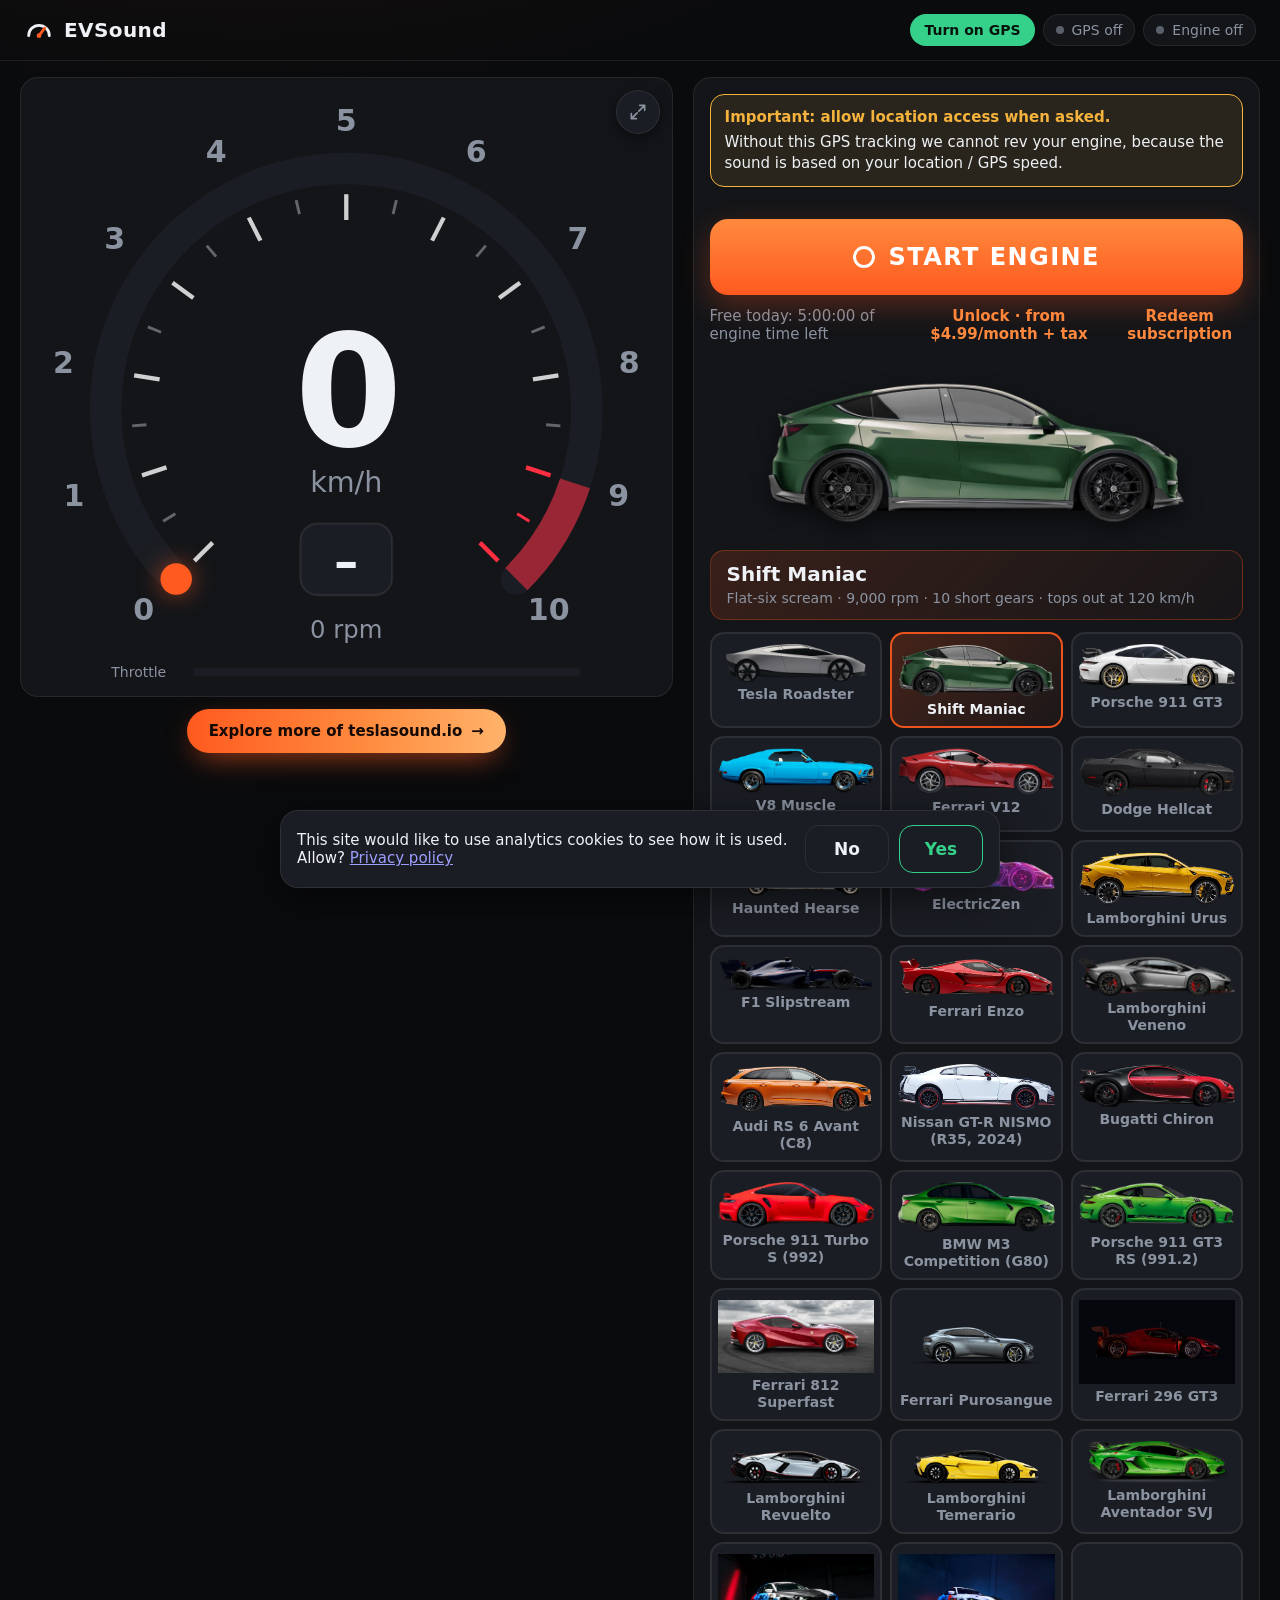
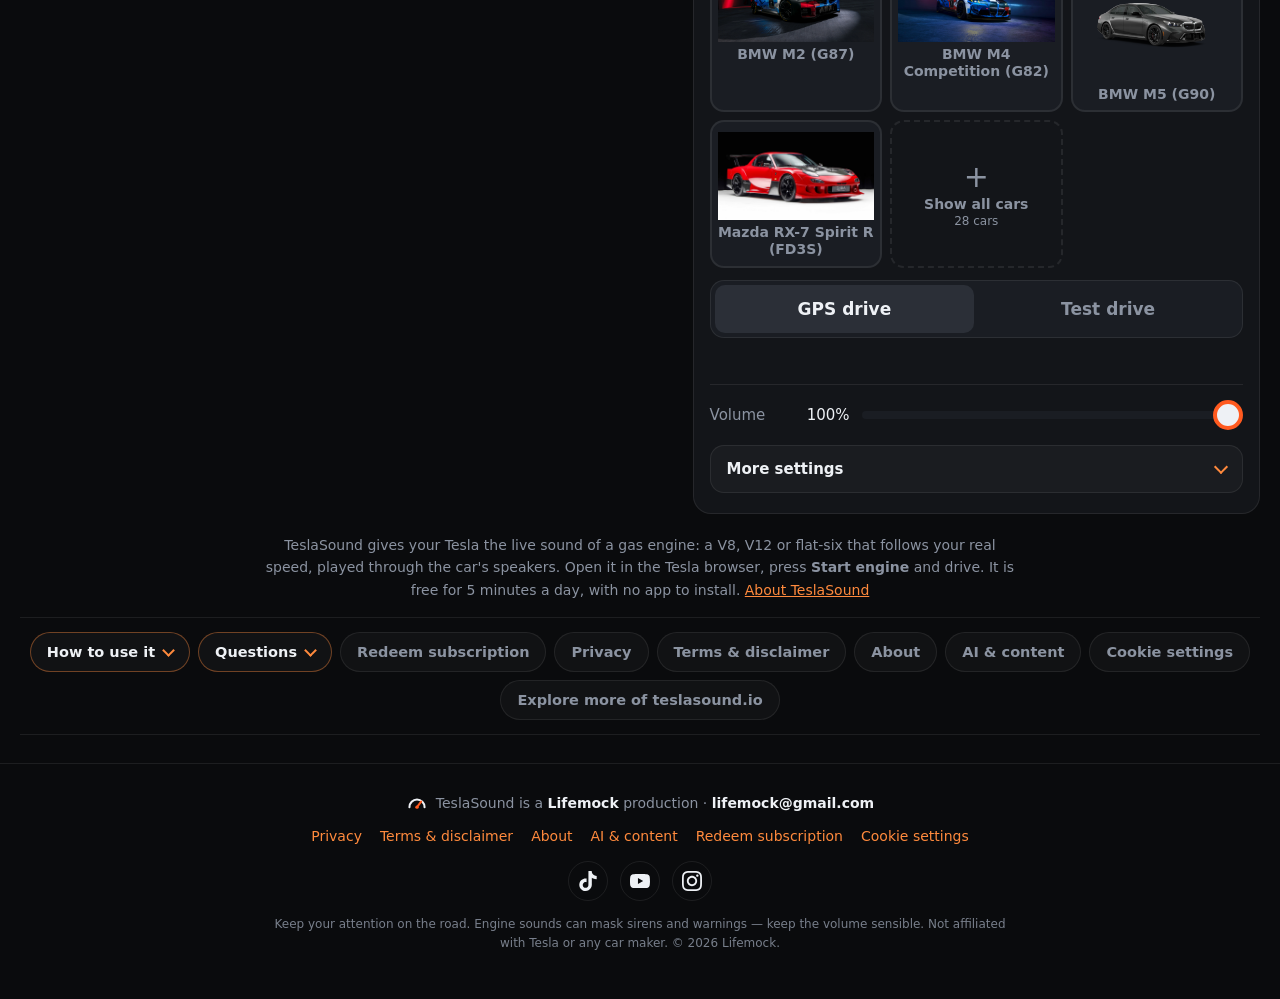
==== index.html @ facd1c82 "update models" ====
<!DOCTYPE html><html lang="en"><head>
  <meta charset="utf-8">
  <meta name="viewport" content="width=device-width, initial-scale=1, viewport-fit=cover">
  <meta name="theme-color" content="#0a0b0d">
  <meta name="color-scheme" content="dark">
  <title>TeslaSound – Gas Engine Sound &amp; V8 Noise for Your Tesla</title>
  <meta name="description" content="Engine sound for your Tesla: a live V8, V12 or flat-six, or an electric motor sound, that follows your speed. For Model 3, Y, S, X and Cybertruck.">
  <link rel="canonical" href="https://teslasound.io/">
  <meta name="robots" content="index, follow, max-image-preview:large">
  <meta property="og:type" content="website">
  <meta property="og:site_name" content="TeslaSound">
  <meta property="og:url" content="https://teslasound.io/">
  <meta property="og:title" content="TeslaSound – Gas Engine Sound for Your Tesla">
  <meta property="og:description" content="Make your Tesla sound like a gasoline car, or something new: a live V8, V12 or flat-six engine, or an electric buzz, that follows your GPS speed. Runs in the Tesla browser.">
  <meta property="og:image" content="images/og.png">
  <meta property="og:image:width" content="1200">
  <meta property="og:image:height" content="630">
  <meta property="og:image:alt" content="TeslaSound: gas engine sound for your Tesla">
  <meta name="twitter:card" content="summary_large_image">
  <meta name="twitter:title" content="TeslaSound – Gas Engine Sound for Your Tesla">
  <meta name="twitter:description" content="A live V8, V12 or flat-six engine sound for your Tesla that follows your real speed. Free for 5 minutes a day. Runs in the Tesla browser.">
  <meta name="twitter:image" content="images/og.png">
  <link rel="icon" href="images/icon.svg" type="image/svg+xml">
  <link rel="icon" href="images/favicon.ico" sizes="48x48">
  <link rel="icon" href="images/icon-192.png" sizes="192x192" type="image/png">
  <link rel="apple-touch-icon" href="images/apple-touch-icon.png">
  <link rel="stylesheet" href="css/style.css">
  <script type="application/ld+json">
  {
    "@context": "https://schema.org",
    "@graph": [
      {
        "@type": "WebSite",
        "@id": "https://teslasound.io/#website",
        "url": "https://teslasound.io/",
        "name": "TeslaSound",
        "alternateName": ["Tesla Sound", "teslasound.io"],
        "inLanguage": "en",
        "publisher": { "@id": "https://teslasound.io/#org" }
      },
      {
        "@type": "Organization",
        "@id": "https://teslasound.io/#org",
        "name": "Lifemock",
        "url": "https://lifemock.com/",
        "email": "lifemock@gmail.com",
        "sameAs": ["https://www.tiktok.com/@lifemock.com", "https://www.youtube.com/channel/UCzpZk2KhhO709wMn_ZOHgIg", "https://www.instagram.com/life_mock/"],
        "brand": { "@type": "Brand", "name": "TeslaSound" }
      },
      {
        "@type": "HowTo",
        "@id": "https://teslasound.io/#howto",
        "name": "How to make your Tesla sound like a gas car",
        "description": "Open TeslaSound in the Tesla browser, allow location and drive: a live engine sound follows your speed.",
        "step": [
          { "@type": "HowToStep", "position": 1, "name": "Park and open teslasound.io", "text": "Open teslasound.io in the Tesla browser while parked. Bookmark it so it is one tap away next time." },
          { "@type": "HowToStep", "position": 2, "name": "Press Start engine and allow location", "text": "The engine is driven by your GPS speed, so without location access it cannot rev. Your location stays in the browser." },
          { "@type": "HowToStep", "position": 3, "name": "Turn up the media volume and drive", "text": "The engine plays through the car speakers, like music, and follows your speed. Accelerate harder for more revs." },
          { "@type": "HowToStep", "position": 4, "name": "Hold Rev at a light", "text": "Stopped at a light? Hold Rev to blip the throttle." }
        ]
      },
      {
        "@type": "WebApplication",
        "@id": "https://teslasound.io/#app",
        "name": "TeslaSound",
        "url": "https://teslasound.io/",
        "image": "https://teslasound.io/img/og.png",
        "description": "Gas engine sound for Tesla and other electric cars. A V8, V12 or flat-six engine noise, or an electric buzz, is synthesized live in the browser and follows your GPS speed.",
        "applicationCategory": "EntertainmentApplication",
        "operatingSystem": "Any modern web browser, including the Tesla in-car browser",
        "browserRequirements": "Requires JavaScript, Web Audio and location access",
        "isPartOf": { "@id": "https://teslasound.io/#website" },
        "offers": [
          {
            "@type": "Offer",
            "name": "Free daily trial",
            "description": "5 minutes of engine time every day",
            "price": "0",
            "priceCurrency": "USD"
          },
          {
            "@type": "Offer",
            "name": "TeslaSound Pro (monthly)",
            "description": "Unlimited engine time, up to 2 cars, cancel any time",
            "price": "4.99",
            "priceCurrency": "USD",
            "priceSpecification": {
              "@type": "UnitPriceSpecification",
              "price": "4.99",
              "priceCurrency": "USD",
              "valueAddedTaxIncluded": false,
              "referenceQuantity": { "@type": "QuantitativeValue", "value": 1, "unitCode": "MON" }
            }
          },
          {
            "@type": "Offer",
            "name": "TeslaSound Pro (yearly)",
            "description": "Unlimited engine time, up to 2 cars, cancel any time",
            "price": "49.99",
            "priceCurrency": "USD",
            "priceSpecification": {
              "@type": "UnitPriceSpecification",
              "price": "49.99",
              "priceCurrency": "USD",
              "valueAddedTaxIncluded": false,
              "referenceQuantity": { "@type": "QuantitativeValue", "value": 1, "unitCode": "ANN" }
            }
          }
        ]
      },
      {
        "@type": "FAQPage",
        "@id": "https://teslasound.io/#faq",
        "isPartOf": { "@id": "https://teslasound.io/#website" },
        "mainEntity": [
          {
            "@type": "Question",
            "name": "How do I make my Tesla sound like a gas car?",
            "acceptedAnswer": { "@type": "Answer", "text": "While parked, open teslasound.io in the Tesla browser, press Start engine and allow location access. Turn up the media volume and drive: the engine sound follows your speed. Bookmark the page so it is one tap away next time." }
          },
          {
            "@type": "Question",
            "name": "Does it play outside the car, like Boombox?",
            "acceptedAnswer": { "@type": "Answer", "text": "No. TeslaSound plays inside the car through the regular speakers, like music. A web page cannot use the external Boombox speaker." }
          },
          {
            "@type": "Question",
            "name": "Why does it need my location?",
            "acceptedAnswer": { "@type": "Answer", "text": "The engine noise is driven by your speed, and the browser measures speed with GPS. Your location stays in the browser and is never sent anywhere." }
          },
          {
            "@type": "Question",
            "name": "Is there a delay in the sound?",
            "acceptedAnswer": { "@type": "Answer", "text": "A short one. In a Tesla the revs follow your speed about half a second behind, and when you floor it or lift off, the engine responds after about a second. About a quarter of a second of that is the car's own audio system; the rest is because GPS only sees the car speed up after it happens. On a phone, GPS updates once a second, so the sound reacts after about 1.5 to 2 seconds." }
          },
          {
            "@type": "Question",
            "name": "Is it a recording of a real engine?",
            "acceptedAnswer": { "@type": "Answer", "text": "No. Every sound is synthesized live by our own code, so the engine reacts to each change in speed instead of looping a sample." }
          },
          {
            "@type": "Question",
            "name": "Does it work in other electric cars?",
            "acceptedAnswer": { "@type": "Answer", "text": "Yes, in any car with a modern web browser and location access. You can also use it on a phone connected to the car speakers by Bluetooth. Keep the page open: the sound stops when the browser goes to the background." }
          },
          {
            "@type": "Question",
            "name": "Is TeslaSound free?",
            "acceptedAnswer": { "@type": "Answer", "text": "You get 5 minutes of engine time free every day. TeslaSound Pro costs $4.99 per month or $49.99 per year (two months free), plus tax, for unlimited driving on up to 2 cars, and you can cancel any time. You can pay by card, Apple Pay, Google Pay or Link." }
          },
          {
            "@type": "Question",
            "name": "How do I cancel my subscription?",
            "acceptedAnswer": { "@type": "Answer", "text": "Subscriptions are handled by our payment partner, Stripe. If you pay $4.99 a month or $49.99 a year, whichever way you paid (card, Apple Pay, Google Pay or Link), Stripe sold it through Link: sign in at link.com with the email address you paid with and cancel it there. If you pay $3 a month, open the subscription page and enter the email address you paid with; Stripe will email you a link to sign in, where you can cancel. You keep Pro until the end of the month or year you paid for, and you will not be charged again. This works the same for yearly plans: you can cancel any time, and you keep Pro for the rest of the year. The unused part is not refunded, unless the law where you live requires it." }
          },
          {
            "@type": "Question",
            "name": "Can I use my subscription on my phone or another device?",
            "acceptedAnswer": { "@type": "Answer", "text": "Yes, no need to pay again. One subscription covers up to 2 devices, such as your car and your phone. Tap Redeem subscription under the Start engine button. The browser you paid with unlocks at once; on any other device, tap Add another device on a Pro device to get a one-time code and type it in." }
          }
        ]
      }
    ]
  }
  </script>
</head>
<body>
  <header class="topbar">
    <div class="brand">
      <svg class="brand-mark" viewBox="0 0 32 32" aria-hidden="true">
        <path d="M5 22a11 11 0 1 1 22 0" fill="none" stroke="currentColor" stroke-width="3" stroke-linecap="round"></path>
        <path d="M16 22l6-8" stroke="var(--accent)" stroke-width="3" stroke-linecap="round"></path>
        <circle cx="16" cy="22" r="2.5" fill="var(--accent)"></circle>
      </svg>
      <h1 class="brand-name">EVSound<span class="brand-pro" id="brandPro" hidden=""> Pro</span></h1>
    </div>
    <div class="chips">
      <button type="button" class="gps-on-btn" id="gpsOnBtn" hidden="">Turn on GPS</button>
      <span class="chip" id="gpsChip" data-state="off">GPS off</span>
      <span class="chip" id="audioChip" data-state="off">Engine off</span>
    </div>
  </header>

  <main class="dash">
    <!-- Left column: the gauge box, and under it the way to the story page,
         only without Pro (js/help.js). -->
    <div class="gauge-col">
      <section class="gauge-panel" aria-label="Instrument cluster">
        <div class="gauge">
          <svg id="tach" viewBox="-16 -20 432 390" role="img" aria-label="Speed, gear and engine speed">
            <path id="tachTrack" class="tach-track" pathLength="100"></path>
            <path id="tachRed" class="tach-red"></path>
            <path id="tachValue" class="tach-value" pathLength="100" stroke-dasharray="0 100"></path>
            <g id="tachTicks"></g>
            <text id="speed" class="g-speed" x="200" y="226">0</text>
            <text id="unit" class="g-unit" x="200" y="258">km/h</text>
            <rect class="g-gear-box" x="168" y="280" width="64" height="50" rx="12"></rect>
            <text id="gear" class="g-gear" x="200" y="306">–</text>
            <text class="g-rpm" x="200" y="360"><tspan id="rpm">0</tspan> rpm</text>
          </svg>
        </div>
        <div class="bars">
          <div class="bar"><span class="bar-label">Throttle</span><div class="bar-track"><div class="bar-fill" id="throttleBar"></div></div></div>
        </div>
        <div class="pedals demo-only">
          <button type="button" class="pedal pedal-brake" data-pedal="brake" aria-label="Brake: press lower to brake harder">
            Brake
            <span class="pedal-plate" aria-hidden="true"><i></i><i></i><i></i><i></i><i></i><i></i></span>
          </button>
          <button type="button" class="pedal pedal-gas" data-pedal="gas" aria-label="Gas: the top holds your speed, press lower to accelerate">
            Gas
            <span class="pedal-plate" aria-hidden="true"><i></i><i></i><i></i></span>
          </button>
        </div>
        <p class="pedal-note demo-only">The test drive reacts instantly. On the road, GPS and the car's audio add a short delay.</p>
        <!-- Top right corner: the gauge column takes the full width, the controls move under it, and back (app.js). -->
        <button type="button" class="gauge-max" id="gaugeMax" aria-pressed="false" aria-label="Maximize gauge" title="Maximize gauge">
          <svg class="ico-max" viewBox="0 0 24 24" aria-hidden="true"><path d="M14 4h6v6M20 4l-7 7M10 20H4v-6M4 20l7-7"></path></svg>
          <svg class="ico-min" viewBox="0 0 24 24" aria-hidden="true"><path d="M19 10h-5V5M14 10l7-7M5 14h5v5M10 14l-7 7"></path></svg>
        </button>
      </section>
      <!-- With the gauge maximized, the free engine time left shows to the left of Explore (app.js). -->
      <div class="gauge-foot">
        <span class="gauge-time" id="gaugeTime"></span>
        <a class="explore-link" href="explore.html" hidden="">Explore more of teslasound.io<span aria-hidden="true">→</span></a>
      </div>
    </div>

    <section class="control-panel" aria-label="Controls">
      <div class="gps-warn" id="gpsWarn" role="alert" hidden="">
        <strong>Important: allow location access when asked.</strong>
        <span>Without this GPS tracking we cannot rev your engine, because the sound is based on your location / GPS speed.</span>
        <button type="button" class="link-btn" id="gpsWarnHelp" hidden="">How to turn location on</button>
      </div>
      <button class="start-btn" id="startBtn" type="button">
        <span class="start-ring" aria-hidden="true"></span>
        <span id="startLabel">Start engine</span>
      </button>

      <div class="pro-line" id="proLine">
        <span id="proText"></span>
        <button type="button" class="link-btn" id="proBtn">Unlock · from $4.99/month + tax</button>
        <button type="button" class="link-btn" id="redeemBtn">Redeem subscription</button>
      </div>

      <div class="car-hero pick-art" id="carHero"><img alt=""></div>
      <div class="car-card">
        <div class="car-name" id="carName">Porsche 911 GT3</div>
        <div class="car-tag" id="carTag"></div>
      </div>

      <div class="car-picker" id="carPicker" role="radiogroup" aria-label="Car"></div>

      <div class="segmented" role="radiogroup" aria-label="Speed source">
        <button type="button" role="radio" data-mode="gps" aria-checked="true">GPS drive</button>
        <button type="button" role="radio" data-mode="demo" aria-checked="false">Test drive</button>
      </div>

      <button type="button" class="pad pad-rev" data-pad="rev">Rev<small>hold while stopped</small></button>
      <button type="button" class="ghost-btn demo-only" id="demoBtn">▶ Play demo run</button>

      <div class="status" id="status" role="status" aria-live="polite"></div>

      <div class="settings">
        <label class="slider">
          <span>Volume <output id="volumeOut"></output></span>
          <input type="range" id="volume" min="0" max="100" step="1">
        </label>
        <!-- Everything but Volume folds away under "More settings" (app.js
             opens it and remembers open or closed). The Pro line stays out. -->
        <button type="button" class="more-btn" id="moreBtn" aria-expanded="false" aria-controls="moreSettings">More settings</button>
        <div class="more-settings" id="moreSettings" hidden="">
          <label class="slider">
            <span>Intensity <output id="intensityOut"></output></span>
            <input type="range" id="intensity" min="0" max="100" step="1">
          </label>
          <label class="slider">
            <span>Character <output id="characterOut"></output></span>
            <input type="range" id="character" min="0" max="100" step="1">
          </label>
          <label class="slider">
            <span>Crackle <output id="crackleOut"></output></span>
            <input type="range" id="crackle" min="0" max="100" step="1">
          </label>
          <!-- Whine tuning: only shown when the site runs locally (see app.js). -->
          <label class="slider" data-local="" hidden="">
            <span>Whine pitch <output id="whinePitchOut"></output></span>
            <input type="range" id="whinePitch" min="-100" max="100" step="1" value="0">
          </label>
          <label class="slider" data-local="" hidden="">
            <span>Whine volume <output id="whineLevelOut"></output></span>
            <input type="range" id="whineLevel" min="-100" max="100" step="1" value="0">
          </label>
          <p class="hint" id="whineInfo" data-local="" hidden=""></p>
          <div class="units">
            <span>Units</span>
            <div class="segmented small" role="radiogroup" aria-label="Speed units">
              <button type="button" role="radio" data-units="kmh" aria-checked="true">km/h</button>
              <button type="button" role="radio" data-units="mph" aria-checked="false">mph</button>
            </div>
          </div>
          <div class="units" id="autoplaySwitch">
            <span>Autoplay last engine</span>
            <div class="segmented small" role="radiogroup" aria-label="Autoplay last engine">
              <button type="button" role="radio" data-autoplay="on" aria-checked="false">On</button>
              <button type="button" role="radio" data-autoplay="off" aria-checked="true">Off</button>
            </div>
          </div>
        </div>
        <div class="renew-line" id="renewLine" hidden="">TeslaSound <b>Pro</b> · renews <span id="renewDate"></span> · <button type="button" class="link-btn" id="transferBtn">Add another device</button></div>
      </div>
    </section>
  </main>

  <!-- At the fold: help. "How to use it" and "Questions" open in place
       (js/help.js), the rest are pages. -->
  <section class="help" aria-label="Help">
    <p class="help-intro">TeslaSound gives your Tesla the live sound of a gas engine: a V8, V12 or flat-six that follows your real speed, played through the car's speakers. Open it in the Tesla browser, press <b>Start engine</b> and drive. It is free for 5 minutes a day, with no app to install. <a href="about.html">About TeslaSound</a></p>
    <nav class="help-links" aria-label="Help and legal">
      <button type="button" class="help-tab" aria-expanded="false" aria-controls="howto">How to use it</button>
      <button type="button" class="help-tab" aria-expanded="false" aria-controls="faq">Questions</button>
      <a href="redeem.html">Redeem subscription</a>
      <a href="privacy.html">Privacy</a>
      <a href="terms.html">Terms &amp; disclaimer</a>
      <a href="about.html">About</a>
      <a href="content.html">AI &amp; content</a>
      <a href="#" data-cookie-settings="">Cookie settings</a>
      <a href="explore.html">Explore more of teslasound.io</a>
    </nav>
    <div class="help-panel" id="howto" hidden="">
      <div class="help-col">
        <h2>Use it in your Tesla</h2>
        <ol class="help-steps">
          <li>Open this page in the Tesla browser while parked. Bookmark it so it is one tap away next time.</li>
          <li>Press <b>Start engine</b> and <b class="important">allow location access when asked</b>. Without GPS the engine cannot rev: the sound follows your location / speed.</li>
          <li>Turn up the media volume. The engine follows your speed; accelerate harder for more revs.</li>
          <li>Stopped at a light? Hold <b>Rev</b> to blip the throttle.</li>
        </ol>
        <p class="hint">Volume is always in view; the rest is under <b>More settings</b>, right below it.
          <b>Intensity</b> controls how eagerly acceleration turns into throttle and how late it shifts.
          <b>Character</b> goes from a stock, muffled engine to a lumpy cam with open pipes and crackle.
          <b>Crackle</b> sets how much the exhaust pops and the engine misfires; 0% is a clean-running engine.</p>
        <p class="hint"><b>Test drive</b> lets you hear the car without moving: press the Gas and Brake pedals (lower on the pedal presses harder; the top of Gas holds your speed), or play the demo run.</p>
        <p class="hint"><b>Autoplay last engine</b> starts the car you drove last as soon as the page opens. If the browser blocks sound until you touch the screen, tap anywhere to start it.</p>
      </div>
      <div class="help-col">
        <h2>Compatibility</h2>
        <ul class="diag" id="diag"></ul>
        <p class="hint">Location stays in this browser: it is only used to measure speed and is never sent anywhere.</p>
        <h2>Good to know</h2>
        <ul class="help-know">
          <li>Works in Model 3, Model Y, Model S, Model X and Cybertruck, in other EVs with a modern web browser, and on a phone on the car speakers over Bluetooth.</li>
          <li>Keep your music on. Play Spotify or the radio as usual and the engine sound plays along with it.</li>
          <li>It plays inside the car, like music. A web page cannot use the outside Boombox speaker.</li>
          <li>Expect a short delay: the revs follow your speed about half a second behind.</li>
          <li>Keep the page open. The sound stops when the browser goes to the background.</li>
        </ul>
      </div>
    </div>
    <div class="help-panel help-wide" id="faq" hidden="">
      <h2>Questions</h2>
      <div class="help-faq">
        <details class="faq">
          <summary>How do I make my Tesla sound like a gas car?</summary>
          <p>While parked, open teslasound.io in the Tesla browser, press <b>Start engine</b> and allow location access. Turn up the media volume and drive: the engine sound follows your speed. Bookmark the page so it is one tap away next time.</p>
        </details>
        <details class="faq">
          <summary>Does it play outside the car, like Boombox?</summary>
          <p>No. TeslaSound plays inside the car through the regular speakers, like music. A web page cannot use the external Boombox speaker.</p>
        </details>
        <details class="faq">
          <summary>Why does it need my location?</summary>
          <p>The engine noise is driven by your speed, and the browser measures speed with GPS. Your location stays in the browser and is never sent anywhere.</p>
        </details>
        <details class="faq">
          <summary>Is there a delay in the sound?</summary>
          <p>A short one. In a Tesla the revs follow your speed about half a second behind, and when you floor it or lift off, the engine responds after about a second. About a quarter of a second of that is the car's own audio system; the rest is because GPS only sees the car speed up after it happens. On a phone, GPS updates once a second, so the sound reacts after about 1.5 to 2 seconds.</p>
        </details>
        <details class="faq">
          <summary>Is it a recording of a real engine?</summary>
          <p>No. Every sound is synthesized live by our own code, so the engine reacts to each change in speed instead of looping a sample.</p>
        </details>
        <details class="faq">
          <summary>Does it work in other electric cars?</summary>
          <p>Yes, in any car with a modern web browser and location access. You can also use it on a phone connected to the car speakers by Bluetooth. Keep the page open: the sound stops when the browser goes to the background.</p>
        </details>
        <details class="faq">
          <summary>Is TeslaSound free?</summary>
          <p>You get 5 minutes of engine time free every day. TeslaSound Pro costs $4.99 per month or $49.99 per year (two months free), plus tax, for unlimited driving on up to 2 cars, and you can cancel any time. You can pay by card, Apple Pay, Google Pay or Link.</p>
        </details>
        <details class="faq">
          <summary>How do I cancel my subscription?</summary>
          <p>Subscriptions are handled by our payment partner, Stripe.</p>
          <p><b>$4.99 a month or $49.99 a year:</b> whichever way you paid (card, Apple Pay, Google Pay or Link), Stripe sold it through Link. Sign in at <a href="https://link.com/" rel="noopener">link.com</a> with the email address you paid with and cancel it there.</p>
          <p><b>$3 a month:</b> open the <a href="https://billing.stripe.com/p/login/14A14n79t8WC5jn8PY7g400" rel="noopener">subscription page</a> and enter the email address you paid with. Stripe will email you a link to sign in, where you can cancel.</p>
          <p>You keep Pro until the end of the month or year you paid for, and you will not be charged again. This works the same for yearly plans: you can cancel any time, and you keep Pro for the rest of the year. The unused part isn't refunded, unless the law where you live requires it.</p>
        </details>
        <details class="faq">
          <summary>Can I use my subscription on my phone or another device?</summary>
          <p>Yes, no need to pay again. One subscription covers up to 2 devices, such as your car and your phone. Tap <b>Redeem subscription</b> under the Start engine button. The browser you paid with unlocks at once; on any other device, tap <b>Add another device</b> on a Pro device to get a one-time code and type it in. <a href="redeem.html">Step-by-step guide</a>.</p>
        </details>
      </div>
    </div>
  </section>

  <footer class="foot foot-made">
    <p class="made-line"><svg class="made-mark" viewBox="0 0 32 32" aria-hidden="true"><path d="M5 22a11 11 0 1 1 22 0" fill="none" stroke="currentColor" stroke-width="3" stroke-linecap="round"></path><path d="M16 22l6-8" stroke="var(--accent)" stroke-width="3" stroke-linecap="round"></path><circle cx="16" cy="22" r="2.5" fill="var(--accent)"></circle></svg><span>TeslaSound is a <a href="https://lifemock.com/">Lifemock</a> production · <a href="mailto:lifemock@gmail.com">lifemock@gmail.com</a></span></p>
    <nav class="foot-links" aria-label="Legal">
      <a href="privacy.html">Privacy</a>
      <a href="terms.html">Terms &amp; disclaimer</a>
      <a href="about.html">About</a>
      <a href="content.html">AI &amp; content</a>
      <a href="redeem.html">Redeem subscription</a>
      <a href="#" data-cookie-settings="">Cookie settings</a>
    </nav>
    <p class="foot-social"><a href="https://www.tiktok.com/@lifemock.com" target="_blank" rel="noopener" aria-label="Lifemock on TikTok" title="Lifemock on TikTok"><svg viewBox="0 0 24 24" aria-hidden="true"><path d="M12.525.02c1.31-.02 2.61-.01 3.91-.02.08 1.53.63 3.09 1.75 4.17 1.12 1.11 2.7 1.62 4.24 1.79v4.03c-1.44-.05-2.89-.35-4.2-.97-.57-.26-1.1-.59-1.62-.93-.01 2.92.01 5.84-.02 8.75-.08 1.4-.54 2.79-1.35 3.94-1.31 1.92-3.58 3.17-5.91 3.21-1.43.08-2.86-.31-4.08-1.03-2.02-1.19-3.44-3.37-3.65-5.71-.02-.5-.03-1-.01-1.49.18-1.9 1.12-3.72 2.58-4.96 1.66-1.44 3.98-2.13 6.15-1.72.02 1.48-.04 2.96-.04 4.44-.99-.32-2.15-.23-3.02.37-.63.41-1.11 1.04-1.36 1.75-.21.51-.15 1.07-.14 1.61.24 1.64 1.82 3.02 3.5 2.87 1.12-.01 2.19-.66 2.77-1.61.19-.33.4-.67.41-1.06.1-1.79.06-3.57.07-5.36.01-4.03-.01-8.05.02-12.07z"></path></svg></a><a href="https://www.youtube.com/channel/UCzpZk2KhhO709wMn_ZOHgIg" target="_blank" rel="noopener" aria-label="Lifemock on YouTube" title="Lifemock on YouTube"><svg viewBox="0 0 24 24" aria-hidden="true"><path d="M23.498 6.186a3.016 3.016 0 0 0-2.122-2.136C19.505 3.545 12 3.545 12 3.545s-7.505 0-9.377.505A3.017 3.017 0 0 0 .502 6.186C0 8.07 0 12 0 12s0 3.93.502 5.814a3.016 3.016 0 0 0 2.122 2.136c1.871.505 9.376.505 9.376.505s7.505 0 9.377-.505a3.015 3.015 0 0 0 2.122-2.136C24 15.93 24 12 24 12s0-3.93-.502-5.814zM9.545 15.568V8.432L15.818 12l-6.273 3.568z"></path></svg></a><a href="https://www.instagram.com/life_mock/" target="_blank" rel="noopener" aria-label="Lifemock on Instagram" title="Lifemock on Instagram"><svg viewBox="0 0 24 24" aria-hidden="true"><path d="M12 0C8.74 0 8.333.015 7.053.072 5.775.132 4.905.333 4.14.63c-.789.306-1.459.717-2.126 1.384S.935 3.35.63 4.14C.333 4.905.131 5.775.072 7.053.012 8.333 0 8.74 0 12s.015 3.667.072 4.947c.06 1.277.261 2.148.558 2.913.306.788.717 1.459 1.384 2.126.667.666 1.336 1.079 2.126 1.384.766.296 1.636.499 2.913.558C8.333 23.988 8.74 24 12 24s3.667-.015 4.947-.072c1.277-.06 2.148-.262 2.913-.558.788-.306 1.459-.718 2.126-1.384.666-.667 1.079-1.335 1.384-2.126.296-.765.499-1.636.558-2.913.06-1.28.072-1.687.072-4.947s-.015-3.667-.072-4.947c-.06-1.277-.262-2.149-.558-2.913-.306-.789-.718-1.459-1.384-2.126C21.319 1.347 20.651.935 19.86.63c-.765-.297-1.636-.499-2.913-.558C15.667.012 15.26 0 12 0zm0 2.16c3.203 0 3.585.016 4.85.071 1.17.055 1.805.249 2.227.415.562.217.96.477 1.382.896.419.42.679.819.896 1.381.164.422.36 1.057.413 2.227.057 1.266.07 1.646.07 4.85s-.015 3.585-.074 4.85c-.061 1.17-.256 1.805-.421 2.227-.224.562-.479.96-.899 1.382-.419.419-.824.679-1.38.896-.42.164-1.065.36-2.235.413-1.274.057-1.649.07-4.859.07-3.211 0-3.586-.015-4.859-.074-1.171-.061-1.816-.256-2.236-.421-.569-.224-.96-.479-1.379-.899-.421-.419-.69-.824-.9-1.38-.165-.42-.359-1.065-.42-2.235-.045-1.26-.061-1.649-.061-4.844 0-3.196.016-3.586.061-4.861.061-1.17.255-1.814.42-2.234.21-.57.479-.96.9-1.381.419-.419.81-.689 1.379-.898.42-.166 1.051-.361 2.221-.421 1.275-.045 1.65-.06 4.859-.06l.045.03zm0 3.678c-3.405 0-6.162 2.76-6.162 6.162 0 3.405 2.76 6.162 6.162 6.162 3.405 0 6.162-2.76 6.162-6.162 0-3.405-2.76-6.162-6.162-6.162zM12 16c-2.21 0-4-1.79-4-4s1.79-4 4-4 4 1.79 4 4-1.79 4-4 4zm7.846-10.405c0 .795-.646 1.44-1.44 1.44-.795 0-1.44-.646-1.44-1.44 0-.794.646-1.439 1.44-1.439.793-.001 1.44.645 1.44 1.439z"></path></svg></a></p>
    <p class="made-legal">Keep your attention on the road. Engine sounds can mask sirens and warnings — keep the volume sensible.
      Not affiliated with Tesla or any car maker. © 2026 Lifemock.</p>
  </footer>

  <!-- Before payModal, so the payment modal stacks on top when opened from here. -->
  <div class="modal" id="carsModal" hidden="" role="dialog" aria-modal="true" aria-labelledby="carsTitle">
    <div class="modal-card cars-card">
      <button type="button" class="modal-close" id="carsClose" aria-label="Close">×</button>
      <h2 id="carsTitle">All cars</h2>
      <p class="modal-lead" id="carsLead"></p>
      <button type="button" class="try-sort-btn" id="trySortBtn" hidden="">Test out the new way of sorting</button>
      <div class="cars-split" id="carsSplit">
        <section class="cars-col my-cars" id="myCars" hidden="" aria-labelledby="myCarsTitle">
          <h3 id="myCarsTitle">Your cars on the front page</h3>
          <div class="my-cars-list" id="myCarsList"></div>
        </section>
        <section class="cars-col" aria-labelledby="allCarsTitle">
          <div class="cars-col-head">
            <h3 id="allCarsTitle">All cars</h3>
            <p class="cars-pro-note" id="carsProNote" hidden="">With Pro you can pick your own cars and put them in any order.</p>
            <div class="segmented small cars-sort" role="group" aria-label="Sort all cars">
              <button type="button" data-sort="new" aria-pressed="false">Newest</button>
              <button type="button" data-sort="az" aria-pressed="false">A–Z</button>
            </div>
          </div>
          <div class="cars-grid" id="carsGrid"></div>
        </section>
      </div>
      <p class="try-sort-bar" id="trySortBar" hidden="">Test run: nothing you change here is kept.
        <button type="button" class="link-btn" id="trySortPro">Get Pro to keep this list</button></p>
      <p class="cars-hint" id="carsHint" role="status" aria-live="polite"></p>
    </div>
  </div>

  <div class="modal" id="payModal" hidden="" role="dialog" aria-modal="true" aria-labelledby="payTitle" data-state="wait">
    <div class="modal-card">
      <button type="button" class="modal-close" id="payClose" aria-label="Close">×</button>
      <h2 id="payTitle">Unlock TeslaSound</h2>
      <p class="modal-lead" id="payLead"></p>
      <div class="segmented pay-plans" id="payPlans" role="radiogroup" aria-label="Plan">
        <button type="button" role="radio" data-plan="month" aria-checked="false">Monthly<small>$4.99 / month</small></button>
        <button type="button" role="radio" data-plan="year" aria-checked="false">Yearly<small>$49.99 / year</small><em>2 months free</em></button>
      </div>
      <div class="qr" id="payQr" aria-label="QR code for payment"></div>
      <p class="pay-alt" id="payAlt" hidden=""><a id="payLink" href="#" target="_blank" rel="noopener">Pay on this device instead</a> · Already subscribed? Close this and tap Redeem subscription (<a href="redeem.html" target="_blank" rel="noopener">how it works</a>).</p>
      <p class="pay-alt pay-help"><a href="redeem.html" target="_blank" rel="noopener">How redeeming works</a></p>
      <div class="code-show" id="transferCode" hidden=""></div>
      <form class="code-form" id="redeemForm" hidden="" autocomplete="off">
        <input type="text" id="redeemCode" maxlength="12" placeholder="ABCD-2345" autocapitalize="characters" autocomplete="off" autocorrect="off" spellcheck="false" aria-label="Code from your other device">
        <button type="submit" class="ghost-btn">Redeem</button>
      </form>
      <p class="pay-hint" id="payHint" role="status" aria-live="polite"></p>
      <button type="button" class="ghost-btn" id="payRetry" hidden="">Try again</button>
      <p class="pay-price">Prices plus tax · pay by card, Apple Pay, Google Pay or Link · cancel any time</p>
    </div>
  </div>

  <div class="modal" id="gpsHelp" hidden="" role="dialog" aria-modal="true" aria-labelledby="gpsHelpTitle">
    <div class="modal-card help-card">
      <button type="button" class="modal-close" id="gpsHelpClose" aria-label="Close">×</button>
      <h2 id="gpsHelpTitle">Location is blocked</h2>
      <p class="modal-lead">TeslaSound needs your location to measure speed. The browser remembers "Never allow", so it has to be switched back on:</p>
      <h3>Tesla browser</h3>
      <ol>
        <li>Tap the lock or info icon next to the address, if one is shown, and set <b>Location</b> to <b>Allow</b>.</li>
        <li>Check the car's own privacy setting: <b>Controls → Software → Data Sharing</b>.</li>
        <li>Still blocked? The permission is stored per address, so open the site under a different address (for example with or without <b>www.</b>) and allow it when asked.</li>
      </ol>
      <h3>Chrome / Edge</h3>
      <ol><li>Click the lock or sliders icon left of the address, set <b>Location</b> to <b>Allow</b> (or <b>Reset permission</b>).</li></ol>
      <h3>Safari</h3>
      <ol><li>Mac: Safari → Settings → Websites → Location. iPhone: tap <b>aA</b> → Website Settings → Location.</li></ol>
      <p class="pay-hint">Then reload the page and press <b>Start engine</b> again. Or use <b>Test drive</b> without GPS.</p>
    </div>
  </div>

  <script src="js/qrcode.js"></script>
  <script src="js/cars.js"></script>
  <script src="js/engine-dsp.js"></script>
  <script src="js/vehicle.js"></script>
  <script src="js/gps.js"></script>
  <script src="js/audio.js"></script>
  <script src="js/thruster-fx.js"></script>
  <script src="js/paywall.js"></script>
  <script src="js/app.js"></script>
  <script src="js/help.js"></script>
  <script src="js/consent.js"></script>
  <script src="js/version.js"></script>


</body></html>
---- css/style.css ----
:root {
  --bg: #0a0b0d;
  --panel: #131519;
  --panel-2: #1a1d23;
  --line: rgba(255, 255, 255, 0.08);
  --text: #eef1f5;
  --muted: #8b93a1;
  --accent: #ff5a1f;
  --accent-2: #ff8a3d;
  --red: #ff2e43;
  --green: #35d18a;
  --amber: #f5b33d;
  --radius: 18px;
  font-family: system-ui, -apple-system, "Segoe UI", Roboto, "Helvetica Neue", Arial, sans-serif;
  color: var(--text);
  background: var(--bg);
}

* { box-sizing: border-box; }

html, body { margin: 0; }

body {
  min-height: 100vh;
  background:
    radial-gradient(1200px 600px at 20% -10%, rgba(255, 90, 31, 0.08), transparent 60%),
    var(--bg);
  -webkit-tap-highlight-color: transparent;
}

/* The Halloween car: a haunted night behind the page (img/halloween-bg.jpg),
   darkened so the gauge and text stay easy to read, and showing a little
   through the panels. */
body.haunted { background: transparent; }
body.haunted::before {
  content: '';
  position: fixed;
  inset: 0;
  z-index: -1;
  pointer-events: none;
  background:
    linear-gradient(180deg, rgba(10, 11, 13, 0.25), rgba(10, 11, 13, 0.6) 80%),
    url('../images/halloween-bg.jpg') center / cover no-repeat;
}
body.haunted .gauge-panel,
body.haunted .control-panel { background: rgba(19, 21, 25, 0.82); }

button {
  font: inherit;
  color: inherit;
  /* No text selection or iPhone Copy / Look Up bubble when a button is held. */
  user-select: none;
  -webkit-user-select: none;
  -webkit-touch-callout: none;
}

/* ---------- top bar ---------- */

.topbar {
  display: flex;
  align-items: center;
  justify-content: space-between;
  gap: 16px;
  padding: 14px 24px;
  border-bottom: 1px solid var(--line);
}

.brand {
  display: flex;
  align-items: center;
  gap: 10px;
  font-weight: 700;
  font-size: 20px;
  letter-spacing: 0.02em;
}

/* The brand is the page's h1; keep it looking like plain brand text. */
.brand-name { margin: 0; font: inherit; letter-spacing: inherit; }
.brand-pro { color: var(--green); }
.brand-mark { width: 30px; height: 30px; color: var(--text); }

.chips { display: flex; gap: 8px; flex-wrap: wrap; justify-content: flex-end; }

.chip {
  display: inline-flex;
  align-items: center;
  gap: 8px;
  padding: 7px 12px;
  border-radius: 999px;
  background: var(--panel);
  border: 1px solid var(--line);
  color: var(--muted);
  font-size: 14px;
  white-space: nowrap;
}

.chip::before {
  content: "";
  width: 8px;
  height: 8px;
  border-radius: 50%;
  background: currentColor;
  opacity: 0.6;
}

.chip[data-state="ok"] { color: var(--green); }
.chip[data-state="wait"] { color: var(--amber); }
.chip[data-state="bad"] { color: var(--red); }
.chip[data-help] { cursor: pointer; border-color: var(--red); }
.chip[data-help]::after { content: "?"; font-weight: 700; font-size: 12px; width: 18px; height: 18px; line-height: 18px; text-align: center; border-radius: 50%; border: 1px solid currentColor; }

/* "Turn on GPS", left of the GPS chip while GPS is off: a green button that
   catches the eye, so nobody has to hunt for where location is switched on. */
.gps-on-btn {
  padding: 7px 14px;
  border: 0;
  border-radius: 999px;
  background: var(--green);
  color: #06140d;
  font: inherit;
  font-size: 14px;
  font-weight: 700;
  white-space: nowrap;
  cursor: pointer;
  animation: gps-on-pulse 2s ease-out infinite;
}
.gps-on-btn[hidden] { display: none; }
.gps-on-btn:hover { filter: brightness(1.1); }
@keyframes gps-on-pulse {
  0% { box-shadow: 0 0 0 0 rgba(53, 209, 138, 0.55); }
  70%, 100% { box-shadow: 0 0 0 10px rgba(53, 209, 138, 0); }
}
@media (prefers-reduced-motion: reduce) {
  .gps-on-btn { animation: none; }
}

.help-card { text-align: left; }
.help-card h2 { padding-right: 40px; }
.help-card h3 { margin: 16px 0 4px; font-size: 16px; }
.help-card ol { margin: 0; padding-left: 22px; color: var(--muted); font-size: 15px; line-height: 1.5; }
.help-card .pay-hint { margin-top: 16px; }

/* ---------- dashboard ---------- */

.dash {
  display: grid;
  grid-template-columns: minmax(0, 1.15fr) minmax(0, 1fr);
  gap: 20px;
  padding: 16px 20px;
  max-width: 1400px;
  margin: 0 auto;
  align-items: start;
}

.gauge-panel,
.control-panel {
  background: var(--panel);
  border: 1px solid var(--line);
  border-radius: var(--radius);
  padding: 16px;
}

/* Left column: the gauge box, and the Explore button under it when it shows. */
.gauge-col { display: flex; flex-direction: column; align-items: center; gap: 12px; min-width: 0; }
.gauge-col > .gauge-panel { align-self: stretch; }

.gauge-panel {
  display: flex; flex-direction: column; align-items: center; justify-content: center; gap: 12px;
  /* Holding a pedal must not select the speed / rpm text around it on iPhone. */
  user-select: none; -webkit-user-select: none; -webkit-touch-callout: none;
}

/* GPS drive: the dial takes all the room it has, the panel's width or the
   screen height left over after the top bar and the throttle bar (about
   160 px), and the Explore button under it when that shows (--below). The
   dial is 0.9 as tall as wide. */
.gauge {
  position: relative;
  width: 100%;
  max-width: calc((100vh - 160px - var(--below, 0px)) / 0.9);
}
.show-explore { --below: 56px; }

#tach { width: 100%; height: auto; display: block; }

.tach-track { fill: none; stroke: var(--panel-2); stroke-width: 22; stroke-linecap: round; }
.tach-red { fill: none; stroke: rgba(255, 46, 67, 0.55); stroke-width: 22; }
.tach-value {
  fill: none;
  stroke: var(--accent);
  stroke-width: 22;
  stroke-linecap: round;
  filter: drop-shadow(0 0 8px rgba(255, 90, 31, 0.55));
  transition: stroke 0.15s;
}
.tach-value.shift { stroke: var(--red); filter: drop-shadow(0 0 14px rgba(255, 46, 67, 0.9)); }

.tick { stroke: rgba(255, 255, 255, 0.35); stroke-width: 2; }
.tick.major { stroke: rgba(255, 255, 255, 0.8); stroke-width: 3; }
.tick.red { stroke: var(--red); }
.tick-label { fill: var(--muted); font-size: 21px; font-weight: 600; text-anchor: middle; dominant-baseline: middle; }

.g-speed {
  fill: var(--text);
  font-size: 108px;
  font-weight: 700;
  letter-spacing: -0.03em;
  text-anchor: middle;
  font-variant-numeric: tabular-nums;
}
.g-unit { fill: var(--muted); font-size: 20px; text-anchor: middle; }
.g-gear-box { fill: var(--panel-2); stroke: var(--line); stroke-width: 1.5; }
.g-gear { fill: var(--text); font-size: 34px; font-weight: 700; text-anchor: middle; dominant-baseline: central; }
.g-rpm { fill: var(--muted); font-size: 17px; text-anchor: middle; font-variant-numeric: tabular-nums; }

.bars { width: 100%; max-width: 470px; }

.bar { display: flex; align-items: center; gap: 12px; }
.bar-label { color: var(--muted); font-size: 14px; width: 70px; }
.bar-track { flex: 1; height: 8px; border-radius: 4px; background: var(--panel-2); overflow: hidden; }
.bar-fill { height: 100%; width: 0; background: linear-gradient(90deg, var(--accent), var(--accent-2)); border-radius: 4px; }

/* ---------- controls ---------- */

.control-panel { display: flex; flex-direction: column; gap: 12px; }

.car-card {
  display: flex;
  flex-direction: column;
  gap: 2px;
  padding: 10px 16px;
  border-radius: 14px;
  background: linear-gradient(135deg, rgba(255, 90, 31, 0.16), rgba(255, 90, 31, 0.02));
  border: 1px solid rgba(255, 90, 31, 0.3);
}
.car-name { font-size: 20px; font-weight: 700; line-height: 1.3; }
.car-tag { color: var(--muted); font-size: 14px; line-height: 1.4; }

/* ---------- car picker ---------- */

.car-picker { display: grid; grid-template-columns: repeat(3, 1fr); gap: 8px; }
.car-picker button {
  display: flex;
  flex-direction: column;
  align-items: center;
  gap: 4px;
  min-height: 96px;
  padding: 10px 6px 8px;
  border-radius: 14px;
  border: 2px solid var(--line);
  background: var(--panel-2);
  color: var(--muted);
  cursor: pointer;
  touch-action: manipulation;
}
.pick-art { display: block; width: 100%; }
.pick-art img { display: none; width: 100%; height: auto; }
.pick-art.has-photo img { display: block; }
.pick-art.has-photo svg { display: none; }
/* The picture's box is always there, shaped for the tallest car picture
   (300×105), so nothing below moves while it loads or when another car is
   picked. Wider pictures sit on its bottom edge. */
.car-hero { max-width: 420px; aspect-ratio: 20 / 7; margin: 14px auto 14px; position: relative; z-index: 1; pointer-events: none; }
.car-hero img {
  display: block; width: 100%; height: 100%;
  object-fit: contain; object-position: center bottom;
  opacity: 0; transition: opacity 0.2s;
  filter: drop-shadow(0 8px 10px rgba(0, 0, 0, 0.5));
}
.car-hero.has-photo img { opacity: 1; }
.car-picker svg, .cars-grid svg { width: 100%; max-width: 150px; height: auto; fill: currentColor; }
.car-picker svg .glass, .cars-grid svg .glass { fill: var(--panel-2); opacity: 0.85; }
.car-picker svg .wheel, .cars-grid svg .wheel { fill: var(--panel-2); stroke: currentColor; stroke-width: 4; }
.car-picker .pick-name { font-size: 14px; font-weight: 600; line-height: 1.2; text-align: center; }
.car-picker button[aria-checked="true"] {
  color: var(--text);
  border-color: rgba(255, 90, 31, 0.9);
  background: linear-gradient(135deg, rgba(255, 90, 31, 0.22), rgba(255, 90, 31, 0.04));
}
.car-picker button[aria-checked="true"] svg { color: #ff5a1f; }

.start-btn {
  position: sticky;
  top: 8px;
  z-index: 5;
  position: relative;
  display: flex;
  align-items: center;
  justify-content: center;
  gap: 14px;
  min-height: 76px;
  border: 0;
  border-radius: var(--radius);
  background: linear-gradient(180deg, var(--accent-2), var(--accent));
  color: #fff;
  font-size: 24px;
  font-weight: 800;
  letter-spacing: 0.06em;
  text-transform: uppercase;
  cursor: pointer;
  box-shadow: 0 10px 30px rgba(255, 90, 31, 0.3);
  touch-action: manipulation;
}
.start-btn:active { transform: translateY(1px); }
.start-btn.on { background: linear-gradient(180deg, #3a3e46, #2a2d33); box-shadow: none; }
.start-ring { width: 22px; height: 22px; border-radius: 50%; border: 3px solid currentColor; }
.start-btn.on .start-ring { background: var(--red); border-color: var(--red); box-shadow: 0 0 12px var(--red); }

.segmented {
  display: grid;
  grid-auto-flow: column;
  grid-auto-columns: 1fr;
  gap: 4px;
  padding: 4px;
  background: var(--panel-2);
  border-radius: 14px;
  border: 1px solid var(--line);
}
.segmented button {
  min-height: 48px;
  border: 0;
  border-radius: 10px;
  background: transparent;
  color: var(--muted);
  font-size: 17px;
  font-weight: 600;
  cursor: pointer;
  touch-action: manipulation;
}
.segmented button[aria-checked="true"],
.segmented button[aria-pressed="true"] { background: #2b2f37; color: var(--text); }
.segmented.small button { min-height: 40px; font-size: 15px; padding: 0 14px; }

/* Test-drive pedals under the throttle bar: a wide, short brake and a taller
   gas pedal in brushed aluminum, standing on the same floor line. Kept low so
   the dial, bar and pedals all fit the car's split-screen browser. The lower
   the finger on a pedal, the harder it presses. */
.pedals {
  display: flex;
  justify-content: center;
  align-items: flex-end;
  gap: 28px;
}
.pedal {
  display: flex;
  flex-direction: column;
  align-items: center;
  gap: 4px;
  padding: 0;
  border: 0;
  background: none;
  color: var(--muted);
  font-size: 12px;
  line-height: 14px;
  font-weight: 700;
  letter-spacing: 0.08em;
  text-transform: uppercase;
  cursor: pointer;
  touch-action: none;
}
.pedal.active { color: var(--accent-2); }
.pedal-plate {
  position: relative;
  display: flex;
  justify-content: space-evenly;
  padding: 14px 10px;
  overflow: hidden;
  border-radius: 14px;
  background:
    repeating-linear-gradient(90deg, rgba(255, 255, 255, 0.08) 0 1px, rgba(0, 0, 0, 0.04) 1px 2px, transparent 2px 4px),
    linear-gradient(165deg, #f1f3f5, #c9ced4 40%, #a3aab3);
  box-shadow: inset 0 1px 0 rgba(255, 255, 255, 0.8), inset 0 -3px 4px rgba(0, 0, 0, 0.25), 0 8px 18px rgba(0, 0, 0, 0.55);
  transition: transform 0.08s;
}
.pedal-brake .pedal-plate { width: 156px; height: 92px; padding: 12px 10px; border-radius: 14px 14px 14px 32px / 14px 14px 14px 24px; }
.pedal-gas .pedal-plate { width: 96px; height: 120px; padding: 12px 10px; }
.pedal-plate i {
  width: 7px;
  border-radius: 4px;
  background: #23262c;
  box-shadow: inset 0 2px 3px rgba(0, 0, 0, 0.7), 0 1px 0 rgba(255, 255, 255, 0.6);
}
/* How hard the pedal is pressed: orange from the top down to the finger. */
.pedal-plate::after {
  content: "";
  position: absolute;
  left: 0;
  right: 0;
  top: 0;
  height: calc(var(--press, 0) * 100%);
  background: linear-gradient(180deg, rgba(255, 90, 31, 0.1), rgba(255, 90, 31, 0.45));
  border-bottom: 2px solid var(--accent);
  opacity: 0;
}
.pedal.active .pedal-plate { transform: translateY(2px) scale(0.98); }
.pedal.active .pedal-plate::after { opacity: 1; }
.pedal-note { max-width: 400px; margin: 0; color: var(--muted); font-size: 12px; line-height: 1.45; text-align: center; }
/* Test drive: the dial gets the screen height the pedals leave over, so the
   whole panel fits without scrolling (about 260 px wide on the car's split
   screen, 592 px high). The rest of the panel takes about 360 px. */
.mode-demo .gauge { max-width: min(470px, max(200px, calc((100vh - 360px - var(--below, 0px)) / 0.9))); }
body:not(.mode-demo) .demo-only { display: none; }

.pad {
  display: flex;
  flex-direction: column;
  align-items: center;
  justify-content: center;
  gap: 4px;
  min-height: 84px;
  border-radius: 16px;
  border: 1px solid var(--line);
  background: var(--panel-2);
  font-size: 22px;
  font-weight: 800;
  letter-spacing: 0.05em;
  text-transform: uppercase;
  cursor: pointer;
  touch-action: none;
}
.pad small { font-size: 12px; font-weight: 500; color: var(--muted); letter-spacing: 0; text-transform: none; }
.pad.active { transform: scale(0.98); }
.pad-rev {
  position: fixed;
  top: calc(env(safe-area-inset-top, 0px) + 76px);
  left: 16px;
  z-index: 20;
  display: none;
  width: 150px;
  min-height: 110px;
  background: rgba(255, 90, 31, 0.18);
  border-color: var(--accent);
  box-shadow: 0 8px 24px rgba(0, 0, 0, 0.5);
}
.pad-rev.shown { display: flex; }
.pad-rev.active { background: rgba(255, 90, 31, 0.25); border-color: var(--accent); }
.pad:disabled { opacity: 0.4; }
.mode-demo .pad-rev small { display: none; }

.ghost-btn {
  min-height: 48px;
  border-radius: 14px;
  border: 1px solid var(--line);
  background: transparent;
  font-size: 17px;
  font-weight: 600;
  cursor: pointer;
  touch-action: manipulation;
}
.ghost-btn.running { border-color: var(--accent); color: var(--accent-2); }

.status { min-height: 22px; color: var(--muted); font-size: 15px; }
.status.warn { color: var(--amber); }
.status.error { color: var(--red); }

.settings { display: flex; flex-direction: column; gap: 4px; padding-top: 8px; border-top: 1px solid var(--line); }

.slider { display: grid; grid-template-columns: 140px 1fr; align-items: center; gap: 12px; font-size: 15px; color: var(--muted); }
.slider span { display: flex; justify-content: space-between; }
.slider output { color: var(--text); font-variant-numeric: tabular-nums; }
.slider[hidden] { display: none; }

input[type="range"] {
  -webkit-appearance: none;
  appearance: none;
  width: 100%;
  height: 44px;
  margin: 0;
  background: transparent;
  touch-action: pan-y;
}
input[type="range"]::-webkit-slider-runnable-track { height: 8px; border-radius: 4px; background: var(--panel-2); }
input[type="range"]::-webkit-slider-thumb {
  -webkit-appearance: none;
  width: 30px;
  height: 30px;
  margin-top: -11px;
  border-radius: 50%;
  background: var(--text);
  border: 4px solid var(--accent);
}
input[type="range"]::-moz-range-track { height: 8px; border-radius: 4px; background: var(--panel-2); }
input[type="range"]::-moz-range-thumb { width: 22px; height: 22px; border-radius: 50%; background: var(--text); border: 4px solid var(--accent); }

.units { display: flex; align-items: center; justify-content: space-between; color: var(--muted); font-size: 15px; padding-top: 4px; }

/* "More settings": one row under Volume that opens and closes the rest. */
.more-btn {
  display: flex; align-items: center; justify-content: space-between; gap: 12px;
  width: 100%; min-height: 48px; margin: 4px 0; padding: 0 16px;
  border: 1px solid var(--line); border-radius: 14px; background: rgba(255, 255, 255, .03);
  color: var(--text); font-size: 15px; font-weight: 600; cursor: pointer; touch-action: manipulation;
  transition: background .2s, border-color .2s;
}
.more-btn::after { content: ''; width: 8px; height: 8px; border: solid var(--accent-2); border-width: 0 2px 2px 0; transform: translateY(-2px) rotate(45deg); transition: transform .25s; }
.more-btn:hover { background: rgba(255, 255, 255, .07); }
.more-btn[aria-expanded="true"] { border-color: rgba(255, 138, 61, .4); }
.more-btn[aria-expanded="true"]::after { transform: translateY(2px) rotate(-135deg); }
.more-settings { display: flex; flex-direction: column; gap: 4px; }
.more-settings[hidden] { display: none; }

/* ---------- info ---------- */

.info {
  display: grid;
  grid-template-columns: 1fr 1fr;
  gap: 24px;
  max-width: 1400px;
  margin: 0 auto;
  padding: 4px 24px 8px;
}
.info h2 { font-size: 18px; margin: 12px 0 10px; }
.info ol { margin: 0; padding-left: 22px; line-height: 1.7; }
.hint { color: var(--muted); font-size: 15px; line-height: 1.55; }

.diag { list-style: none; margin: 0; padding: 0; display: grid; gap: 6px; font-size: 15px; }
.diag li { display: flex; gap: 10px; align-items: baseline; }
.diag .ok { color: var(--green); }
.diag .bad { color: var(--red); }
.diag .warn { color: var(--amber); }
.diag .muted { color: var(--muted); }

/* ---------- about + FAQ ---------- */

.about { margin: 16px auto 0; padding-top: 12px; border-top: 1px solid var(--line); }
.about p, .about-cars { color: var(--muted); font-size: 15px; line-height: 1.6; }
.about p b, .about-cars b { color: var(--text); }
.about-cars { margin: 0; padding-left: 22px; line-height: 1.7; }
.faq { border-bottom: 1px solid var(--line); }
.faq summary {
  display: flex; justify-content: space-between; gap: 12px;
  padding: 12px 0; font-weight: 600; cursor: pointer; list-style: none;
}
.faq summary::-webkit-details-marker { display: none; }
.faq summary::after { content: '+'; color: var(--accent-2); font-weight: 700; }
.faq[open] summary::after { content: '\2013'; }
.faq p { margin: 0 0 14px; }

/* The way to the story page (explore.html), under the gauge and only for
   people without Pro (js/help.js shows it). */
.explore-link {
  position: relative; display: inline-flex; align-items: center; justify-content: center; gap: 9px; flex: none;
  height: 44px; max-width: 100%; padding: 0 22px; overflow: hidden; border-radius: 999px;
  background: linear-gradient(92deg, #ff5a1f, #ff8a3d 55%, #ffb36b); box-shadow: 0 10px 30px -10px rgba(255, 90, 31, .8);
  color: #140904; font-size: 15px; font-weight: 800; white-space: nowrap; text-decoration: none; touch-action: manipulation;
}
.explore-link:hover { background: linear-gradient(92deg, #ff6a2e, #ff9a52 55%, #ffc07f); }
.explore-link[hidden] { display: none; }
.explore-link span { transition: transform .25s; }
.explore-link:hover span { transform: translateX(3px); }
.explore-link::after {
  content: ''; position: absolute; inset: 0; pointer-events: none;
  background: linear-gradient(110deg, transparent 30%, rgba(255, 255, 255, .5) 50%, transparent 70%) 130% 0 / 250% 100% no-repeat;
  animation: explore-shine 3.6s ease-in-out infinite;
}
@keyframes explore-shine { 60%, 100% { background-position: -130% 0; } }
@media (prefers-reduced-motion: reduce) { .explore-link::after { animation: none; } }

/* ---------- help at the fold ---------- */

.help { max-width: 1400px; margin: 4px auto 0; padding: 0 20px; }
.help-intro { max-width: 760px; margin: 0 auto 16px; font-size: 14px; line-height: 1.6; text-align: center; color: var(--muted, rgba(255, 255, 255, .7)); }
.help-intro a { color: var(--accent-2); }
.help-links { display: flex; flex-wrap: wrap; justify-content: center; gap: 8px; padding: 14px 0; border-top: 1px solid var(--line); border-bottom: 1px solid var(--line); }
.help-links a, .help-tab {
  display: inline-flex; align-items: center; gap: 9px; min-height: 40px; padding: 0 16px;
  border: 1px solid var(--line); border-radius: 999px; background: rgba(255, 255, 255, .03);
  color: var(--muted); font-size: 14.5px; font-weight: 600; text-decoration: none; cursor: pointer; touch-action: manipulation;
  transition: background .2s, border-color .2s, color .2s;
}
.help-tab { border-color: rgba(255, 138, 61, .4); color: var(--text); }
.help-tab::after { content: ''; width: 7px; height: 7px; border: solid var(--accent-2); border-width: 0 2px 2px 0; transform: translateY(-2px) rotate(45deg); transition: transform .25s; }
.help-links a:hover, .help-tab:hover { background: rgba(255, 255, 255, .07); color: var(--text); }
.help-tab[aria-expanded="true"] { border-color: var(--accent); background: rgba(255, 90, 31, .16); }
.help-tab[aria-expanded="true"]::after { transform: translateY(2px) rotate(-135deg); }
.help-panel { display: grid; grid-template-columns: 1fr 1fr; gap: 8px 48px; padding: 22px 4px 30px; border-bottom: 1px solid var(--line); animation: help-in .35s cubic-bezier(.2, .7, .2, 1) both; }
.help-panel[hidden] { display: none; }
.help-wide { display: block; }
.help-panel h2 { margin: 8px 0 12px; font-size: 18px; }
.help-steps { margin: 0; padding-left: 22px; line-height: 1.7; }
.help-know { margin: 0; padding-left: 20px; color: var(--muted); font-size: 15px; line-height: 1.6; }
.help-faq { display: grid; grid-template-columns: 1fr 1fr; gap: 0 48px; align-items: start; }
.help-faq .faq p { color: var(--muted); font-size: 15px; line-height: 1.6; }
@keyframes help-in { from { opacity: 0; transform: translateY(-8px); } }
@media (max-width: 860px) {
  .help { padding: 0 16px; }
  .help-panel, .help-faq { grid-template-columns: 1fr; }
}

.foot { max-width: 1400px; margin: 0 auto; padding: 12px 24px 28px; color: var(--muted); font-size: 13px; }

@media (max-width: 520px) {
  .brand { font-size: 18px; }
  .chip { font-size: 12px; padding: 5px 9px; }
  .gps-on-btn { font-size: 12px; padding: 5px 11px; }
  .slider { grid-template-columns: 112px 1fr; }
}

@media (max-width: 860px) and (orientation: portrait) {
  .gauge, .mode-demo .gauge { max-width: min(470px, 40vh); }
}

/* Stack only in portrait: the car screen is landscape but under 860 CSS px wide. */
@media (max-width: 860px) and (orientation: portrait) {
  .dash, .info { grid-template-columns: 1fr; }
  .dash { padding: 16px; }
  .info { padding: 4px 16px 8px; }
  .topbar { padding: 12px 16px; }
  .foot { padding: 12px 16px 24px; }
}

/* ---------- maximized gauge ---------- */

/* The round button in the gauge panel's top right corner, which the dial
   leaves empty. */
.gauge-panel { position: relative; }
.gauge-max {
  position: absolute;
  top: 12px;
  right: 12px;
  z-index: 2;
  display: grid;
  place-items: center;
  width: 44px;
  height: 44px;
  padding: 0;
  border-radius: 50%;
  border: 1px solid var(--line);
  background: var(--panel-2);
  color: var(--muted);
  box-shadow: 0 4px 14px rgba(0, 0, 0, 0.5);
  cursor: pointer;
  touch-action: manipulation;
}
.gauge-max:hover { color: var(--text); border-color: rgba(255, 90, 31, 0.6); }
.gauge-max svg { width: 20px; height: 20px; fill: none; stroke: currentColor; stroke-width: 2; stroke-linecap: round; stroke-linejoin: round; }
.gauge-max .ico-min, .gauge-max-on .gauge-max .ico-max { display: none; }
.gauge-max-on .gauge-max .ico-min { display: block; }

/* Maximized: the gauge column takes the full width and the controls move
   down under it, as when the panels stack in portrait. The dial still fits
   the screen height as in GPS drive (.gauge above), also in portrait and in
   test drive, where it drops the 470 px cap. */
.gauge-max-on .dash { grid-template-columns: minmax(0, 1fr); }
.gauge-max-on .gauge { max-width: calc((100vh - 160px - var(--below, 0px)) / 0.9); }
.gauge-max-on.mode-demo .gauge { max-width: max(200px, calc((100vh - 360px - var(--below, 0px)) / 0.9)); }

/* The row under the gauge: Explore in the middle and, while maximized, the
   free engine time left on its left. Only without Pro, like Explore. */
.gauge-foot {
  display: grid;
  grid-template-columns: minmax(0, 1fr) auto minmax(0, 1fr);
  align-items: center;
  gap: 12px;
  align-self: stretch;
}
body:not(.show-explore) .gauge-foot { display: none; }
.gauge-foot .explore-link { grid-column: 2; }
.gauge-time { display: none; grid-column: 1; padding-left: 4px; color: var(--amber); font-size: 15px; font-weight: 600; font-variant-numeric: tabular-nums; }
.gauge-time.out { color: var(--red); }
.gauge-max-on .gauge-time { display: block; }
/* Too narrow to share the row: the time goes on its own line above. */
@media (max-width: 860px) and (orientation: portrait) {
  .gauge-foot { grid-template-columns: minmax(0, 1fr); }
  .gauge-foot .explore-link, .gauge-time { grid-column: 1; justify-self: center; }
}

/* ---------- pro line + payment modal ---------- */

.pro-line[hidden] { display: none; }
.pro-line {
  display: flex;
  align-items: center;
  justify-content: space-between;
  gap: 12px;
  min-height: 24px;
  color: var(--muted);
  font-size: 15px;
}

.link-btn {
  padding: 8px 4px;
  border: 0;
  background: none;
  color: var(--accent-2);
  font-weight: 700;
  font-size: 15px;
  cursor: pointer;
  touch-action: manipulation;
}

.modal {
  position: fixed;
  inset: 0;
  z-index: 50;
  display: flex;
  align-items: center;
  justify-content: center;
  padding: 16px;
  background: rgba(5, 6, 8, 0.82);
  backdrop-filter: blur(6px);
}
.modal[hidden] { display: none; }
/* While the cars window is open the page behind it does not scroll, and a
   list that reaches its end does not hand the scroll on to the page. */
html.no-scroll, html.no-scroll body { overflow: hidden; }
.modal, .modal-card, .my-cars-list, .cars-grid, .cars-split { overscroll-behavior: contain; }

.modal-card {
  position: relative;
  width: min(440px, 100%);
  max-height: 100%;
  overflow-y: auto;
  padding: 28px 28px 22px;
  border: 1px solid var(--line);
  border-radius: 24px;
  background: var(--panel);
  text-align: center;
  box-shadow: 0 30px 80px rgba(0, 0, 0, 0.6);
}
.modal-card h2 { margin: 0 0 6px; font-size: 26px; }
.modal-lead { margin: 0 0 16px; color: var(--muted); font-size: 16px; line-height: 1.5; }

.modal-close {
  position: absolute;
  top: 10px;
  right: 12px;
  width: 44px;
  height: 44px;
  border: 0;
  background: none;
  color: var(--muted);
  font-size: 30px;
  line-height: 1;
  cursor: pointer;
}

.qr {
  width: min(270px, 62vmin);
  min-height: 120px;
  aspect-ratio: 1;
  margin: 0 auto 14px;
  border-radius: 14px;
  background: #fff;   /* QR codes need a light background to scan reliably */
  overflow: hidden;
}
.qr svg { display: block; width: 100%; height: 100%; }
.qr:empty { display: none; }
.modal[data-mode="redeem"] .qr,
.modal[data-mode="transfer"] .qr { display: none; }

/* plan choice in the pay window, styled like the Units switch */
.pay-plans { margin: 0 auto 14px; max-width: 420px; }
.pay-plans button { display: flex; flex-direction: column; align-items: center; justify-content: center; gap: 2px; padding: 6px 10px; }
.pay-plans small { font-size: 13px; font-weight: 500; }
.pay-plans em { font-size: 12px; font-style: normal; font-weight: 700; color: var(--accent-2); }
.modal[data-mode="redeem"] .pay-plans,
.modal[data-mode="transfer"] .pay-plans,
.modal[data-state="ok"] .pay-plans { display: none; }

/* one-time code: shown on a Pro device, typed on the other one */
.code-show {
  margin: 0 0 16px;
  font: 700 38px/1.2 ui-monospace, Menlo, Consolas, monospace;
  letter-spacing: 0.08em;
  text-align: center;
  color: var(--text, #eef1f5);
  user-select: all;
}
.code-show[hidden], .code-form[hidden], .pay-alt[hidden] { display: none; }
.pay-alt { margin: 0 0 12px; color: var(--muted); font-size: 14px; line-height: 1.5; }
.pay-alt a { color: var(--accent-2); font-weight: 700; }
.pay-help { display: none; }
.modal[data-mode="redeem"] .pay-help,
.modal[data-mode="transfer"] .pay-help { display: block; }
.code-form { display: flex; gap: 10px; align-items: center; justify-content: center; margin: 0 0 12px; }
.code-form input {
  width: 14ch;
  min-height: 48px;
  padding: 0 12px;
  border: 1px solid var(--line, #2a2f38);
  border-radius: 12px;
  background: transparent;
  color: inherit;
  font: 700 22px ui-monospace, Menlo, Consolas, monospace;
  letter-spacing: 0.08em;
  text-align: center;
  text-transform: uppercase;
}
.code-form .ghost-btn { margin-bottom: 0; }
.renew-line .link-btn { padding: 0; font-size: 14px; }

.pay-hint { min-height: 24px; margin: 0 0 12px; font-size: 16px; line-height: 1.45; }
.modal[data-state="error"] .pay-hint { color: var(--red); }
.modal[data-state="ok"] .pay-hint { color: var(--green); font-size: 20px; font-weight: 700; }
.modal .ghost-btn { padding: 0 24px; margin-bottom: 12px; }
.pay-price { margin: 0; color: var(--muted); font-size: 13px; }

/* ---------- payment return page ---------- */

.done {
  min-height: 100vh;
  display: flex;
  flex-direction: column;
  align-items: center;
  justify-content: center;
  gap: 8px;
  padding: 24px;
  text-align: center;
}
.done h1 { margin: 8px 0 0; font-size: 28px; }
.done p { max-width: 360px; margin: 0; color: var(--muted); font-size: 17px; line-height: 1.5; }
.done-mark { width: 84px; height: 84px; color: var(--green); }
.done-mark.off { color: var(--muted); }

/* ---------- legal links, consent banner, legal pages ---------- */
.foot-links { display: flex; flex-wrap: wrap; gap: 6px 18px; margin-top: 10px; }
.foot-links a, .legal a, .faq a { color: var(--accent-2); }

/* "TeslaSound is a Lifemock production", centered at the very bottom. */
.foot-made { margin-top: 28px; padding: 28px 16px 36px; border-top: 1px solid var(--line); font-size: 14px; line-height: 1.6; text-align: center; }
.foot-made p { margin: 0 auto 10px; max-width: 760px; }
.foot-made a { color: var(--text); text-decoration: none; }
.foot-made a:hover { color: var(--accent-2); }
.made-line { display: flex; flex-wrap: wrap; align-items: center; justify-content: center; gap: 8px; }
.made-line a { font-weight: 700; }
.made-mark { width: 22px; height: 22px; flex: none; color: var(--text); }
.foot-made .foot-social { display: flex; justify-content: center; gap: 12px; margin: 0 auto 14px; }
.foot-social a { display: inline-flex; align-items: center; justify-content: center; width: 40px; height: 40px; border: 1px solid var(--line); border-radius: 50%; color: var(--text); }
.foot-social a:hover, .foot-social a:focus-visible { color: var(--accent-2); border-color: var(--accent); }
.foot-social svg { width: 20px; height: 20px; fill: currentColor; }
.made-legal { font-size: 12px; opacity: .85; }
.foot-made .made-version { margin-bottom: 0; font-size: 12px; font-variant-numeric: tabular-nums; }
.foot-made .made-version a { color: var(--accent-2); text-decoration: underline; text-underline-offset: 3px; }
/* changelog.html: one entry per version, newest first. */
.changelog .log-entry { padding: 14px 0; border-bottom: 1px solid var(--line); }
.changelog .log-entry h2 { margin: 0 0 4px; color: var(--accent-2); }
.changelog .log-entry p { margin: 0; }
.foot-made .foot-links { justify-content: center; margin: 0 0 14px; }
.foot-made .foot-links a { color: var(--accent-2); }
.consent {
  position: fixed; left: 12px; right: 12px; bottom: calc(12px + env(safe-area-inset-bottom, 0px)); z-index: 50;
  max-width: 720px; margin: 0 auto; padding: 14px 16px;
  display: flex; align-items: center; justify-content: space-between; gap: 14px; flex-wrap: wrap;
  background: var(--panel-2); border: 1px solid var(--line); border-radius: var(--radius);
  box-shadow: 0 10px 40px rgba(0, 0, 0, 0.5); font-size: 15px;
}
.consent p { margin: 0; flex: 1 1 260px; color: var(--text); }
.consent-actions { display: flex; gap: 10px; }
.consent-actions .ghost-btn { min-width: 84px; }
.consent-yes { border-color: var(--green); color: var(--green); }
.legal { max-width: 760px; margin: 0 auto; padding: 28px 20px 60px; line-height: 1.6; }
.legal h1 { margin: 0 0 4px; }
.legal h2 { margin: 28px 0 6px; font-size: 18px; }
.legal p, .legal li { color: var(--muted); }
.legal ul { padding-left: 22px; }
.legal .updated { font-size: 14px; }

/* teslasound.io/redeem: the code form at the top of the page. */
.redeem-box { margin: 18px 0 8px; padding: 18px 16px 6px; border: 1px solid var(--line); border-radius: 16px; text-align: center; }
.redeem-box > p:first-child { margin-top: 0; }
.redeem-box .ghost-btn { padding: 0 24px; color: var(--text); }
.redeem-box[data-state="error"] .pay-hint { color: var(--red); }
.redeem-box[data-state="ok"] .pay-hint { color: var(--green); font-size: 20px; font-weight: 700; }
.redeem-box .mail-form { flex-wrap: wrap; }
.redeem-box .mail-form input { width: 26ch; max-width: 100%; font-family: inherit; font-size: 17px; font-weight: 400; letter-spacing: 0; text-align: left; text-transform: none; }
#mailBox[data-state="ok"] .pay-hint { font-size: 16px; font-weight: 600; }

/* teslasound.io/cancel: one big button per price. */
.big-links { display: grid; gap: 12px; margin: 20px 0; }
.legal .big-link { display: block; padding: 16px 18px; border: 1px solid var(--line); border-radius: 14px; color: var(--text); text-decoration: none; }
.legal .big-link:hover { border-color: var(--accent); }
.big-link b { display: block; margin-bottom: 4px; color: var(--accent-2); font-size: 18px; }
.big-link span { color: var(--muted); font-size: 15px; line-height: 1.45; }

.renew-line { padding-top: 8px; color: var(--green); font-size: 14px; }
.renew-line[hidden] { display: none; }
.renew-line b { font-weight: 700; }

/* ---------- location warning ---------- */
.gps-warn {
  display: flex; flex-direction: column; gap: 4px;
  margin-bottom: 12px; padding: 12px 14px;
  border: 1px solid var(--amber); border-radius: 14px;
  background: rgba(245, 179, 61, 0.1);
  color: var(--text); font-size: 15px; line-height: 1.4;
}
.gps-warn[hidden] { display: none; }
.gps-warn strong { color: var(--amber); }
.gps-warn .link-btn { align-self: flex-start; padding-left: 0; }
.important { color: var(--amber); }

/* ---------- "Show all cars" ---------- */
.car-picker .pick-all {
  justify-content: center;
  border-style: dashed;
  background: transparent;
}
.all-plus { font-size: 30px; line-height: 1; font-weight: 300; color: var(--muted); }
.car-picker .pick-name small { display: block; margin-top: 2px; font-size: 12px; font-weight: 500; }
/* Pinned, but its sound isn't made yet. */
.car-picker .pick-later { opacity: 0.6; cursor: default; }
/* The garage (garage.html): a car that isn't released yet. */
.car-picker .pick-garage .pick-name small { color: var(--accent-2); }
/* Garage: the header over each group of cars, the production one a divider. */
.car-picker .pick-section {
  grid-column: 1 / -1;
  display: flex; align-items: center; gap: 10px;
  font-size: 12px; font-weight: 700; letter-spacing: 0.08em; text-transform: uppercase;
  color: var(--muted);
}
.car-picker .pick-section::after { content: ""; flex: 1; height: 1px; background: var(--line); }
.car-picker .pick-section-garage { color: var(--accent-2); }
.car-picker .pick-section:not(:first-child) { margin-top: 14px; padding-top: 14px; border-top: 2px solid var(--line); }

.cars-card { width: min(760px, 100%); }
.cars-col h3 { margin: 0; font-size: 16px; text-align: left; }
.cars-col-head { display: flex; align-items: center; justify-content: space-between; gap: 10px; margin: 0 0 8px; }
.cars-sort { flex: none; margin-left: auto; }
.cars-pro-note { margin: 0; color: var(--accent-2); font-size: 14px; line-height: 1.35; text-align: left; }
.cars-sort button { min-height: 40px; }
.cars-split { display: block; }
.my-cars-list { display: flex; flex-direction: column; gap: 6px; }
.my-car {
  display: flex;
  user-select: none;
  -webkit-user-select: none;
  /* A swipe over the row scrolls the list; a finger holding still picks it up (app.js). */
  touch-action: pan-y;
  -webkit-touch-callout: none;
  cursor: grab;
  align-items: center;
  gap: 10px;
  padding: 6px 8px;
  border: 2px solid rgba(53, 209, 138, 0.8);
  border-radius: 12px;
  background: rgba(53, 209, 138, 0.16);
  text-align: left;
}
.my-car.dragging {
  position: relative;
  z-index: 3;
  cursor: grabbing;
  background: rgba(53, 209, 138, 0.3);
  box-shadow: 0 10px 28px rgba(0, 0, 0, 0.6);
}
.my-car .pick-art { width: 92px; flex: none; }
.my-car svg, .my-car img { width: 100%; height: auto; }
.my-car svg { fill: currentColor; color: var(--muted); }
.my-car svg .glass { fill: var(--panel-2); opacity: 0.85; }
.my-car svg .wheel { fill: var(--panel-2); stroke: currentColor; stroke-width: 4; }
.my-car .all-name { flex: 1; min-width: 0; }
.my-move { display: flex; gap: 6px; flex: none; }
.my-move button {
  width: 44px;
  height: 44px;
  border: 1px solid var(--line);
  border-radius: 10px;
  background: var(--panel-2);
  color: var(--text);
  font-size: 18px;
  line-height: 1;
  cursor: pointer;
  touch-action: manipulation;
}
.my-move button:disabled { opacity: 0.3; cursor: default; }
.my-move .x-icon {
  width: 16px;
  height: 16px;
  vertical-align: middle;
  fill: none;
  color: inherit;
  stroke: currentColor;
  stroke-width: 2.2;
  stroke-linecap: round;
}
.cars-grid {
  display: grid;
  grid-template-columns: repeat(auto-fill, minmax(150px, 1fr));
  gap: 10px;
}
.all-car {
  display: flex;
  flex-direction: column;
  align-items: center;
  gap: 4px;
  padding: 10px 8px 12px;
  border: 2px solid var(--line);
  border-radius: 14px;
  background: var(--panel-2);
  color: var(--muted);
  cursor: pointer;
  touch-action: manipulation;
}
.all-name { color: var(--text); font-size: 15px; font-weight: 700; line-height: 1.2; }
.all-tag { font-size: 12px; line-height: 1.35; }
.all-badge {
  margin-top: auto;
  padding: 2px 10px;
  border: 1px solid currentColor;
  border-radius: 999px;
  background: none;
  color: inherit;
  font: inherit;
  font-size: 12px;
  font-weight: 700;
  cursor: pointer;
  touch-action: manipulation;
}
.all-car[data-badge="pro"] .all-badge { color: var(--accent-2); }
.all-car[hidden] { display: none; }
/* Pro: your front page on the left, the cars to add on the right. Each column
   scrolls by itself, so the window stays inside a 600 px-tall screen. */
.cars-card.is-pro {
  width: min(1000px, 100%);
  display: flex;
  flex-direction: column;
  height: 100%;
  max-height: 568px;
  overflow: hidden;
  padding: 14px 18px 10px;
}
/* No title row: the column headings are the top line, and the close button
   sits on it, right of the sort buttons. The h2 stays for screen readers. */
.cars-card.is-pro .modal-close { top: 17px; right: 12px; }
.cars-card.is-pro h2 { position: absolute; width: 1px; height: 1px; overflow: hidden; clip: rect(0 0 0 0); white-space: nowrap; }
.cars-card.is-pro .cars-col-head { padding-right: 44px; }
.cars-card.is-pro .cars-split { display: grid; grid-template-columns: 1fr 1fr; gap: 16px; flex: 1; min-height: 0; }
.cars-card.is-pro .cars-col { display: flex; flex-direction: column; min-height: 0; }
.cars-card.is-pro .cars-col > h3 { margin: 0 0 8px; min-height: 50px; display: flex; align-items: center; }
.cars-card.is-pro .my-cars-list,
.cars-card.is-pro .cars-grid { flex: 1; min-height: 0; overflow-y: auto; padding-right: 4px; }
.cars-card.is-pro .cars-grid { display: flex; flex-direction: column; gap: 6px; }
.cars-card.is-pro .all-car {
  flex-direction: row;
  gap: 10px;
  padding: 6px 10px;
  text-align: left;
  border-radius: 12px;
  min-height: 56px;
  cursor: default;
}
.cars-card.is-pro .all-car .pick-art { width: 92px; flex: none; }
.cars-card.is-pro .all-car svg, .cars-card.is-pro .all-car img { max-width: 92px; }
.cars-card.is-pro .all-name { flex: 1; min-width: 0; }
.cars-card.is-pro .all-tag { display: none; }
/* Pro: the Add button is the only thing in the row that adds the car. */
.cars-card.is-pro .all-badge {
  margin: 0;
  flex: none;
  min-width: 84px;
  min-height: 44px;
  padding: 0 14px;
  border-radius: 10px;
  color: var(--green);
  font-size: 15px;
}
.cars-card.is-pro .cars-hint { margin: 6px 0 0; min-height: 18px; }
.cars-hint { min-height: 20px; margin: 12px 0 0; color: var(--amber); font-size: 14px; }
/* Free: the big button that starts a test run of the Pro cars window. */
.try-sort-btn {
  display: block;
  width: 100%;
  min-height: 60px;
  margin: 0 0 16px;
  border: 0;
  border-radius: var(--radius);
  background: linear-gradient(180deg, var(--accent-2), var(--accent));
  color: #fff;
  font-size: 20px;
  font-weight: 800;
  cursor: pointer;
  box-shadow: 0 10px 30px rgba(255, 90, 31, 0.3);
  touch-action: manipulation;
}
.try-sort-btn:active { transform: translateY(1px); }
.try-sort-btn[hidden], .try-sort-bar[hidden] { display: none; }
.try-sort-bar { margin: 8px 0 0; color: var(--amber); font-size: 14px; text-align: left; }
.try-sort-bar .link-btn { margin-left: 6px; }
@media (max-width: 700px) {
  /* One column: each column is as tall as its cars and the window scrolls,
     so a list never spills over the one below it. */
  .cars-card.is-pro .cars-split { grid-template-columns: minmax(0, 1fr); grid-auto-rows: max-content; overflow-y: auto; }
  .cars-card.is-pro .cars-col { min-height: auto; }
  /* One column: the front-page heading is the top line, so it makes room for ×. */
  .cars-card.is-pro .cars-col > h3 { padding-right: 44px; }
  .cars-card.is-pro .my-cars-list, .cars-card.is-pro .cars-grid { overflow: visible; }
}
@media (max-width: 520px) {
  .cars-card { padding: 24px 14px 16px; }
  .cars-card.is-pro { padding: 14px 12px 10px; }
  /* Phone width: smaller pictures, so the arrows and X fit next to the name. */
  .my-car .pick-art, .cars-card.is-pro .all-car .pick-art { width: 64px; }
  .my-move { gap: 4px; }
  .cars-grid { grid-template-columns: repeat(2, minmax(0, 1fr)); gap: 8px; }
}
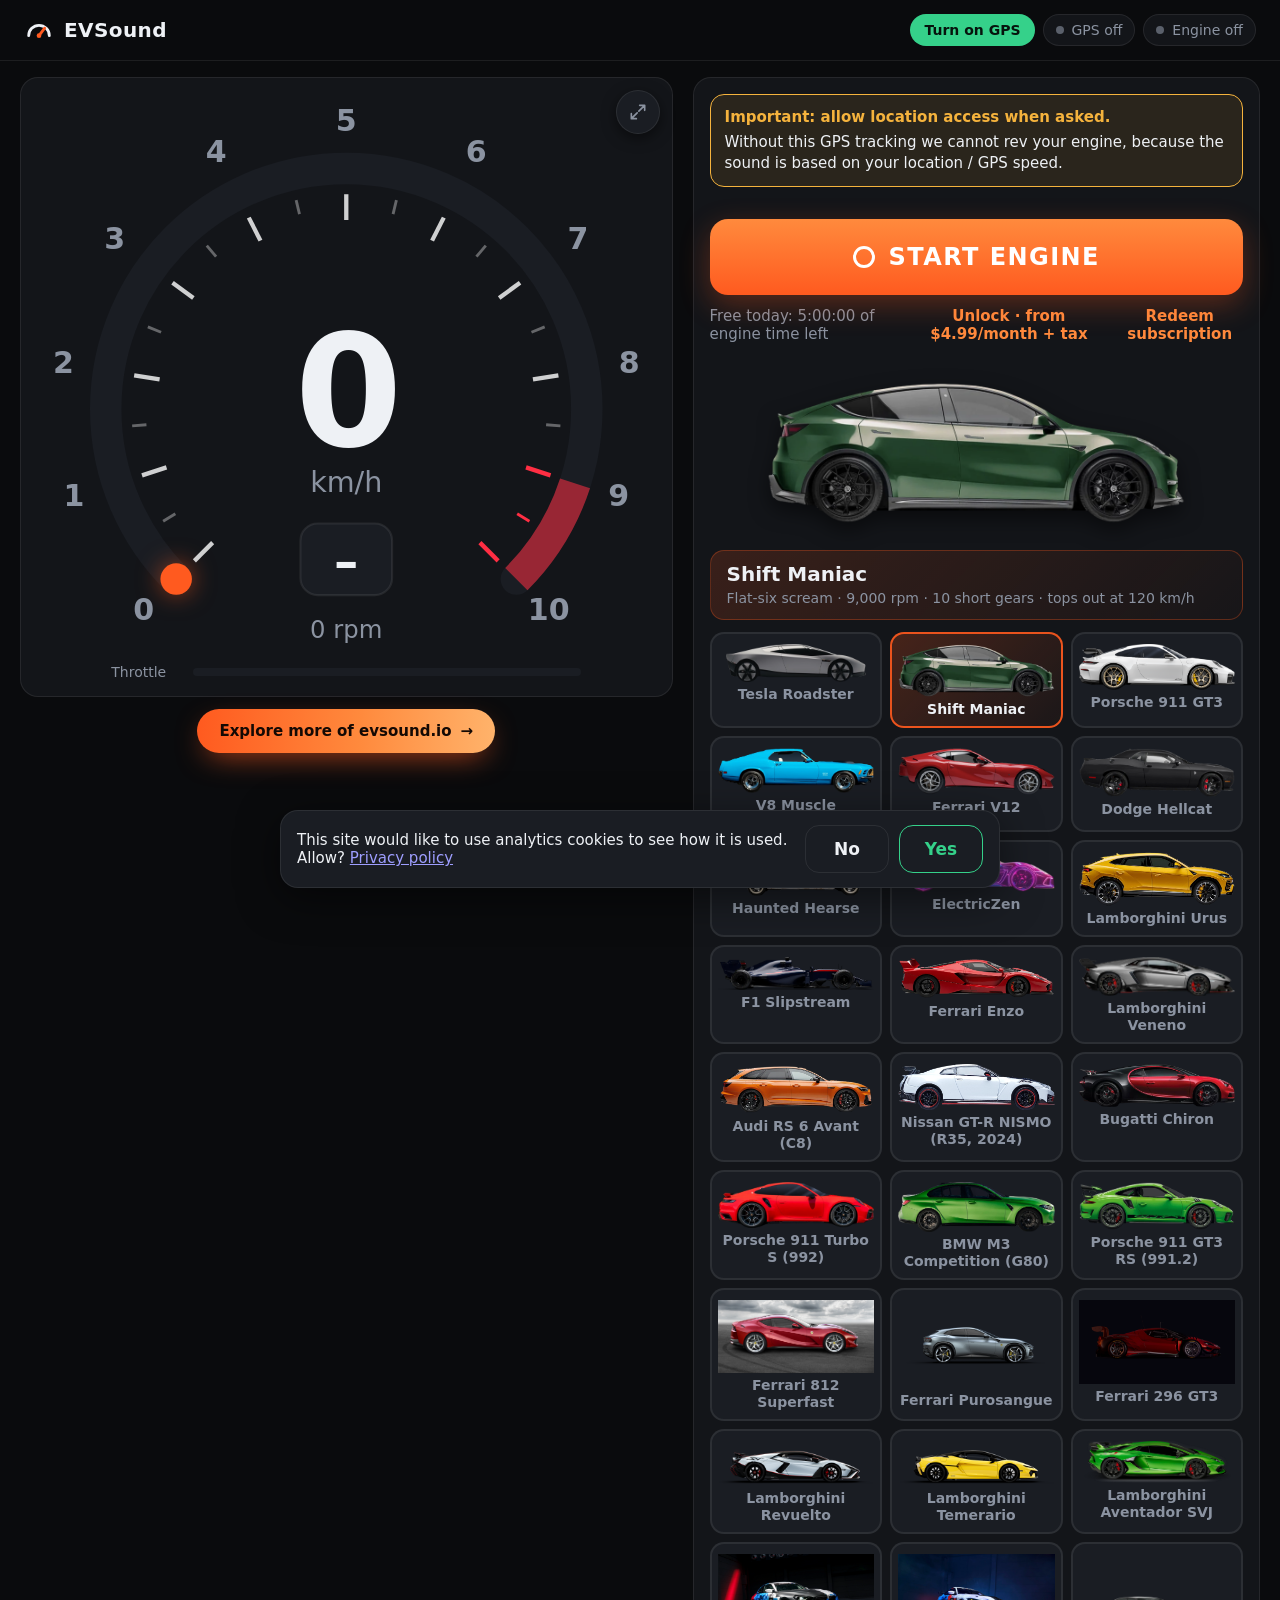
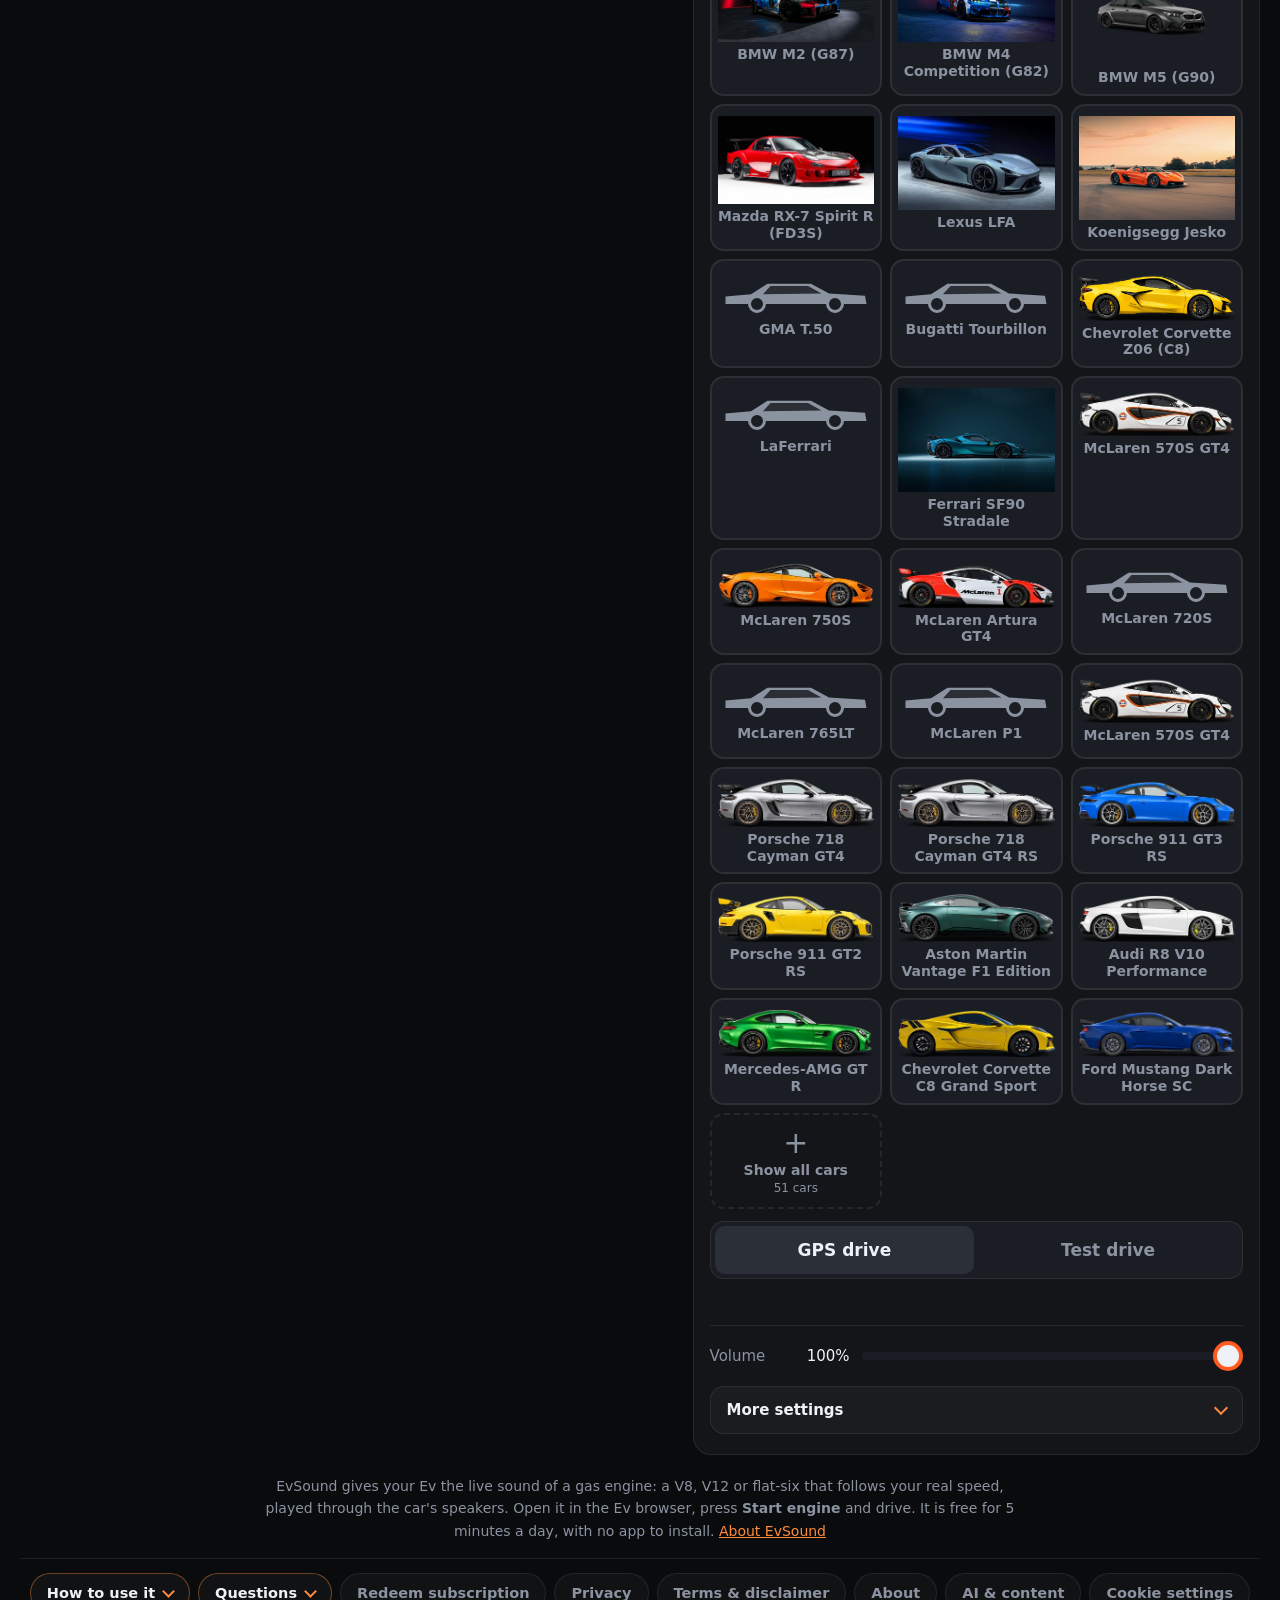
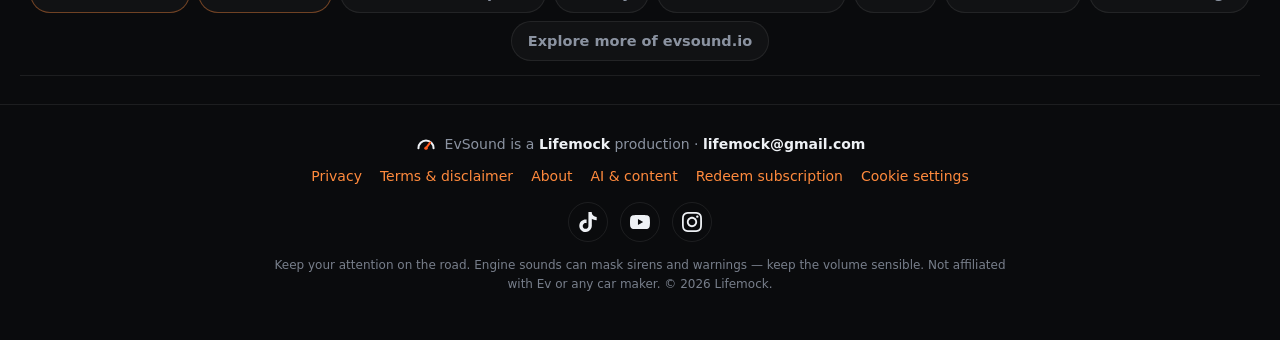
==== commit e8a452c2: "New car update" ====
--- a/index.html
+++ b/index.html
@@ -3,22 +3,22 @@
   <meta name="viewport" content="width=device-width, initial-scale=1, viewport-fit=cover">
   <meta name="theme-color" content="#0a0b0d">
   <meta name="color-scheme" content="dark">
-  <title>TeslaSound – Gas Engine Sound &amp; V8 Noise for Your Tesla</title>
-  <meta name="description" content="Engine sound for your Tesla: a live V8, V12 or flat-six, or an electric motor sound, that follows your speed. For Model 3, Y, S, X and Cybertruck.">
-  <link rel="canonical" href="https://teslasound.io/">
+  <title>EvSound – Gas Engine Sound &amp; V8 Noise for Your Ev</title>
+  <meta name="description" content="Engine sound for your Ev: a live V8, V12 or flat-six, or an electric motor sound, that follows your speed. For Model 3, Y, S, X and Cybertruck.">
+  <link rel="canonical" href="https://evsound.io/">
   <meta name="robots" content="index, follow, max-image-preview:large">
   <meta property="og:type" content="website">
-  <meta property="og:site_name" content="TeslaSound">
-  <meta property="og:url" content="https://teslasound.io/">
-  <meta property="og:title" content="TeslaSound – Gas Engine Sound for Your Tesla">
-  <meta property="og:description" content="Make your Tesla sound like a gasoline car, or something new: a live V8, V12 or flat-six engine, or an electric buzz, that follows your GPS speed. Runs in the Tesla browser.">
+  <meta property="og:site_name" content="EvSound">
+  <meta property="og:url" content="https://evsound.io/">
+  <meta property="og:title" content="EvSound – Gas Engine Sound for Your Ev">
+  <meta property="og:description" content="Make your Ev sound like a gasoline car, or something new: a live V8, V12 or flat-six engine, or an electric buzz, that follows your GPS speed. Runs in the Ev browser.">
   <meta property="og:image" content="images/og.png">
   <meta property="og:image:width" content="1200">
   <meta property="og:image:height" content="630">
-  <meta property="og:image:alt" content="TeslaSound: gas engine sound for your Tesla">
+  <meta property="og:image:alt" content="EvSound: gas engine sound for your Ev">
   <meta name="twitter:card" content="summary_large_image">
-  <meta name="twitter:title" content="TeslaSound – Gas Engine Sound for Your Tesla">
-  <meta name="twitter:description" content="A live V8, V12 or flat-six engine sound for your Tesla that follows your real speed. Free for 5 minutes a day. Runs in the Tesla browser.">
+  <meta name="twitter:title" content="EvSound – Gas Engine Sound for Your Ev">
+  <meta name="twitter:description" content="A live V8, V12 or flat-six engine sound for your Ev that follows your real speed. Free for 5 minutes a day. Runs in the Ev browser.">
   <meta name="twitter:image" content="images/og.png">
   <link rel="icon" href="images/icon.svg" type="image/svg+xml">
   <link rel="icon" href="images/favicon.ico" sizes="48x48">
@@ -31,29 +31,29 @@
     "@graph": [
       {
         "@type": "WebSite",
-        "@id": "https://teslasound.io/#website",
-        "url": "https://teslasound.io/",
-        "name": "TeslaSound",
-        "alternateName": ["Tesla Sound", "teslasound.io"],
+        "@id": "https://evsound.io/#website",
+        "url": "https://evsound.io/",
+        "name": "EvSound",
+        "alternateName": ["Ev Sound", "evsound.io"],
         "inLanguage": "en",
-        "publisher": { "@id": "https://teslasound.io/#org" }
+        "publisher": { "@id": "https://evsound.io/#org" }
       },
       {
         "@type": "Organization",
-        "@id": "https://teslasound.io/#org",
+        "@id": "https://evsound.io/#org",
         "name": "Lifemock",
         "url": "https://lifemock.com/",
         "email": "lifemock@gmail.com",
         "sameAs": ["https://www.tiktok.com/@lifemock.com", "https://www.youtube.com/channel/UCzpZk2KhhO709wMn_ZOHgIg", "https://www.instagram.com/life_mock/"],
-        "brand": { "@type": "Brand", "name": "TeslaSound" }
+        "brand": { "@type": "Brand", "name": "EvSound" }
       },
       {
         "@type": "HowTo",
-        "@id": "https://teslasound.io/#howto",
-        "name": "How to make your Tesla sound like a gas car",
-        "description": "Open TeslaSound in the Tesla browser, allow location and drive: a live engine sound follows your speed.",
+        "@id": "https://evsound.io/#howto",
+        "name": "How to make your Ev sound like a gas car",
+        "description": "Open EvSound in the Ev browser, allow location and drive: a live engine sound follows your speed.",
         "step": [
-          { "@type": "HowToStep", "position": 1, "name": "Park and open teslasound.io", "text": "Open teslasound.io in the Tesla browser while parked. Bookmark it so it is one tap away next time." },
+          { "@type": "HowToStep", "position": 1, "name": "Park and open evsound.io", "text": "Open evsound.io in the Ev browser while parked. Bookmark it so it is one tap away next time." },
           { "@type": "HowToStep", "position": 2, "name": "Press Start engine and allow location", "text": "The engine is driven by your GPS speed, so without location access it cannot rev. Your location stays in the browser." },
           { "@type": "HowToStep", "position": 3, "name": "Turn up the media volume and drive", "text": "The engine plays through the car speakers, like music, and follows your speed. Accelerate harder for more revs." },
           { "@type": "HowToStep", "position": 4, "name": "Hold Rev at a light", "text": "Stopped at a light? Hold Rev to blip the throttle." }
@@ -61,15 +61,15 @@
       },
       {
         "@type": "WebApplication",
-        "@id": "https://teslasound.io/#app",
-        "name": "TeslaSound",
-        "url": "https://teslasound.io/",
-        "image": "https://teslasound.io/img/og.png",
-        "description": "Gas engine sound for Tesla and other electric cars. A V8, V12 or flat-six engine noise, or an electric buzz, is synthesized live in the browser and follows your GPS speed.",
+        "@id": "https://evsound.io/#app",
+        "name": "EvSound",
+        "url": "https://evsound.io/",
+        "image": "https://evsound.io/img/og.png",
+        "description": "Gas engine sound for Ev and other electric cars. A V8, V12 or flat-six engine noise, or an electric buzz, is synthesized live in the browser and follows your GPS speed.",
         "applicationCategory": "EntertainmentApplication",
-        "operatingSystem": "Any modern web browser, including the Tesla in-car browser",
+        "operatingSystem": "Any modern web browser, including the Ev in-car browser",
         "browserRequirements": "Requires JavaScript, Web Audio and location access",
-        "isPartOf": { "@id": "https://teslasound.io/#website" },
+        "isPartOf": { "@id": "https://evsound.io/#website" },
         "offers": [
           {
             "@type": "Offer",
@@ -80,7 +80,7 @@
           },
           {
             "@type": "Offer",
-            "name": "TeslaSound Pro (monthly)",
+            "name": "EvSound Pro (monthly)",
             "description": "Unlimited engine time, up to 2 cars, cancel any time",
             "price": "4.99",
             "priceCurrency": "USD",
@@ -94,7 +94,7 @@
           },
           {
             "@type": "Offer",
-            "name": "TeslaSound Pro (yearly)",
+            "name": "EvSound Pro (yearly)",
             "description": "Unlimited engine time, up to 2 cars, cancel any time",
             "price": "49.99",
             "priceCurrency": "USD",
@@ -110,18 +110,18 @@
       },
       {
         "@type": "FAQPage",
-        "@id": "https://teslasound.io/#faq",
-        "isPartOf": { "@id": "https://teslasound.io/#website" },
+        "@id": "https://evsound.io/#faq",
+        "isPartOf": { "@id": "https://evsound.io/#website" },
         "mainEntity": [
           {
             "@type": "Question",
-            "name": "How do I make my Tesla sound like a gas car?",
-            "acceptedAnswer": { "@type": "Answer", "text": "While parked, open teslasound.io in the Tesla browser, press Start engine and allow location access. Turn up the media volume and drive: the engine sound follows your speed. Bookmark the page so it is one tap away next time." }
+            "name": "How do I make my Ev sound like a gas car?",
+            "acceptedAnswer": { "@type": "Answer", "text": "While parked, open evsound.io in the Ev browser, press Start engine and allow location access. Turn up the media volume and drive: the engine sound follows your speed. Bookmark the page so it is one tap away next time." }
           },
           {
             "@type": "Question",
             "name": "Does it play outside the car, like Boombox?",
-            "acceptedAnswer": { "@type": "Answer", "text": "No. TeslaSound plays inside the car through the regular speakers, like music. A web page cannot use the external Boombox speaker." }
+            "acceptedAnswer": { "@type": "Answer", "text": "No. EvSound plays inside the car through the regular speakers, like music. A web page cannot use the external Boombox speaker." }
           },
           {
             "@type": "Question",
@@ -131,7 +131,7 @@
           {
             "@type": "Question",
             "name": "Is there a delay in the sound?",
-            "acceptedAnswer": { "@type": "Answer", "text": "A short one. In a Tesla the revs follow your speed about half a second behind, and when you floor it or lift off, the engine responds after about a second. About a quarter of a second of that is the car's own audio system; the rest is because GPS only sees the car speed up after it happens. On a phone, GPS updates once a second, so the sound reacts after about 1.5 to 2 seconds." }
+            "acceptedAnswer": { "@type": "Answer", "text": "A short one. In a Ev the revs follow your speed about half a second behind, and when you floor it or lift off, the engine responds after about a second. About a quarter of a second of that is the car's own audio system; the rest is because GPS only sees the car speed up after it happens. On a phone, GPS updates once a second, so the sound reacts after about 1.5 to 2 seconds." }
           },
           {
             "@type": "Question",
@@ -145,8 +145,8 @@
           },
           {
             "@type": "Question",
-            "name": "Is TeslaSound free?",
-            "acceptedAnswer": { "@type": "Answer", "text": "You get 5 minutes of engine time free every day. TeslaSound Pro costs $4.99 per month or $49.99 per year (two months free), plus tax, for unlimited driving on up to 2 cars, and you can cancel any time. You can pay by card, Apple Pay, Google Pay or Link." }
+            "name": "Is EvSound free?",
+            "acceptedAnswer": { "@type": "Answer", "text": "You get 5 minutes of engine time free every day. EvSound Pro costs $4.99 per month or $49.99 per year (two months free), plus tax, for unlimited driving on up to 2 cars, and you can cancel any time. You can pay by card, Apple Pay, Google Pay or Link." }
           },
           {
             "@type": "Question",
@@ -222,7 +222,7 @@
       <!-- With the gauge maximized, the free engine time left shows to the left of Explore (app.js). -->
       <div class="gauge-foot">
         <span class="gauge-time" id="gaugeTime"></span>
-        <a class="explore-link" href="explore.html" hidden="">Explore more of teslasound.io<span aria-hidden="true">→</span></a>
+        <a class="explore-link" href="explore.html" hidden="">Explore more of evsound.io<span aria-hidden="true">→</span></a>
       </div>
     </div>
 
@@ -307,7 +307,7 @@
             </div>
           </div>
         </div>
-        <div class="renew-line" id="renewLine" hidden="">TeslaSound <b>Pro</b> · renews <span id="renewDate"></span> · <button type="button" class="link-btn" id="transferBtn">Add another device</button></div>
+        <div class="renew-line" id="renewLine" hidden="">EvSound <b>Pro</b> · renews <span id="renewDate"></span> · <button type="button" class="link-btn" id="transferBtn">Add another device</button></div>
       </div>
     </section>
   </main>
@@ -315,7 +315,7 @@
   <!-- At the fold: help. "How to use it" and "Questions" open in place
        (js/help.js), the rest are pages. -->
   <section class="help" aria-label="Help">
-    <p class="help-intro">TeslaSound gives your Tesla the live sound of a gas engine: a V8, V12 or flat-six that follows your real speed, played through the car's speakers. Open it in the Tesla browser, press <b>Start engine</b> and drive. It is free for 5 minutes a day, with no app to install. <a href="about.html">About TeslaSound</a></p>
+    <p class="help-intro">EvSound gives your Ev the live sound of a gas engine: a V8, V12 or flat-six that follows your real speed, played through the car's speakers. Open it in the Ev browser, press <b>Start engine</b> and drive. It is free for 5 minutes a day, with no app to install. <a href="about.html">About EvSound</a></p>
     <nav class="help-links" aria-label="Help and legal">
       <button type="button" class="help-tab" aria-expanded="false" aria-controls="howto">How to use it</button>
       <button type="button" class="help-tab" aria-expanded="false" aria-controls="faq">Questions</button>
@@ -325,13 +325,13 @@
       <a href="about.html">About</a>
       <a href="content.html">AI &amp; content</a>
       <a href="#" data-cookie-settings="">Cookie settings</a>
-      <a href="explore.html">Explore more of teslasound.io</a>
+      <a href="explore.html">Explore more of evsound.io</a>
     </nav>
     <div class="help-panel" id="howto" hidden="">
       <div class="help-col">
-        <h2>Use it in your Tesla</h2>
+        <h2>Use it in your Ev</h2>
         <ol class="help-steps">
-          <li>Open this page in the Tesla browser while parked. Bookmark it so it is one tap away next time.</li>
+          <li>Open this page in the Ev browser while parked. Bookmark it so it is one tap away next time.</li>
           <li>Press <b>Start engine</b> and <b class="important">allow location access when asked</b>. Without GPS the engine cannot rev: the sound follows your location / speed.</li>
           <li>Turn up the media volume. The engine follows your speed; accelerate harder for more revs.</li>
           <li>Stopped at a light? Hold <b>Rev</b> to blip the throttle.</li>
@@ -361,12 +361,12 @@
       <h2>Questions</h2>
       <div class="help-faq">
         <details class="faq">
-          <summary>How do I make my Tesla sound like a gas car?</summary>
-          <p>While parked, open teslasound.io in the Tesla browser, press <b>Start engine</b> and allow location access. Turn up the media volume and drive: the engine sound follows your speed. Bookmark the page so it is one tap away next time.</p>
+          <summary>How do I make my Ev sound like a gas car?</summary>
+          <p>While parked, open evsound.io in the Ev browser, press <b>Start engine</b> and allow location access. Turn up the media volume and drive: the engine sound follows your speed. Bookmark the page so it is one tap away next time.</p>
         </details>
         <details class="faq">
           <summary>Does it play outside the car, like Boombox?</summary>
-          <p>No. TeslaSound plays inside the car through the regular speakers, like music. A web page cannot use the external Boombox speaker.</p>
+          <p>No. EvSound plays inside the car through the regular speakers, like music. A web page cannot use the external Boombox speaker.</p>
         </details>
         <details class="faq">
           <summary>Why does it need my location?</summary>
@@ -374,7 +374,7 @@
         </details>
         <details class="faq">
           <summary>Is there a delay in the sound?</summary>
-          <p>A short one. In a Tesla the revs follow your speed about half a second behind, and when you floor it or lift off, the engine responds after about a second. About a quarter of a second of that is the car's own audio system; the rest is because GPS only sees the car speed up after it happens. On a phone, GPS updates once a second, so the sound reacts after about 1.5 to 2 seconds.</p>
+          <p>A short one. In a Ev the revs follow your speed about half a second behind, and when you floor it or lift off, the engine responds after about a second. About a quarter of a second of that is the car's own audio system; the rest is because GPS only sees the car speed up after it happens. On a phone, GPS updates once a second, so the sound reacts after about 1.5 to 2 seconds.</p>
         </details>
         <details class="faq">
           <summary>Is it a recording of a real engine?</summary>
@@ -385,8 +385,8 @@
           <p>Yes, in any car with a modern web browser and location access. You can also use it on a phone connected to the car speakers by Bluetooth. Keep the page open: the sound stops when the browser goes to the background.</p>
         </details>
         <details class="faq">
-          <summary>Is TeslaSound free?</summary>
-          <p>You get 5 minutes of engine time free every day. TeslaSound Pro costs $4.99 per month or $49.99 per year (two months free), plus tax, for unlimited driving on up to 2 cars, and you can cancel any time. You can pay by card, Apple Pay, Google Pay or Link.</p>
+          <summary>Is EvSound free?</summary>
+          <p>You get 5 minutes of engine time free every day. EvSound Pro costs $4.99 per month or $49.99 per year (two months free), plus tax, for unlimited driving on up to 2 cars, and you can cancel any time. You can pay by card, Apple Pay, Google Pay or Link.</p>
         </details>
         <details class="faq">
           <summary>How do I cancel my subscription?</summary>
@@ -404,7 +404,7 @@
   </section>
 
   <footer class="foot foot-made">
-    <p class="made-line"><svg class="made-mark" viewBox="0 0 32 32" aria-hidden="true"><path d="M5 22a11 11 0 1 1 22 0" fill="none" stroke="currentColor" stroke-width="3" stroke-linecap="round"></path><path d="M16 22l6-8" stroke="var(--accent)" stroke-width="3" stroke-linecap="round"></path><circle cx="16" cy="22" r="2.5" fill="var(--accent)"></circle></svg><span>TeslaSound is a <a href="https://lifemock.com/">Lifemock</a> production · <a href="mailto:lifemock@gmail.com">lifemock@gmail.com</a></span></p>
+    <p class="made-line"><svg class="made-mark" viewBox="0 0 32 32" aria-hidden="true"><path d="M5 22a11 11 0 1 1 22 0" fill="none" stroke="currentColor" stroke-width="3" stroke-linecap="round"></path><path d="M16 22l6-8" stroke="var(--accent)" stroke-width="3" stroke-linecap="round"></path><circle cx="16" cy="22" r="2.5" fill="var(--accent)"></circle></svg><span>EvSound is a <a href="https://lifemock.com/">Lifemock</a> production · <a href="mailto:lifemock@gmail.com">lifemock@gmail.com</a></span></p>
     <nav class="foot-links" aria-label="Legal">
       <a href="privacy.html">Privacy</a>
       <a href="terms.html">Terms &amp; disclaimer</a>
@@ -415,7 +415,7 @@
     </nav>
     <p class="foot-social"><a href="https://www.tiktok.com/@lifemock.com" target="_blank" rel="noopener" aria-label="Lifemock on TikTok" title="Lifemock on TikTok"><svg viewBox="0 0 24 24" aria-hidden="true"><path d="M12.525.02c1.31-.02 2.61-.01 3.91-.02.08 1.53.63 3.09 1.75 4.17 1.12 1.11 2.7 1.62 4.24 1.79v4.03c-1.44-.05-2.89-.35-4.2-.97-.57-.26-1.1-.59-1.62-.93-.01 2.92.01 5.84-.02 8.75-.08 1.4-.54 2.79-1.35 3.94-1.31 1.92-3.58 3.17-5.91 3.21-1.43.08-2.86-.31-4.08-1.03-2.02-1.19-3.44-3.37-3.65-5.71-.02-.5-.03-1-.01-1.49.18-1.9 1.12-3.72 2.58-4.96 1.66-1.44 3.98-2.13 6.15-1.72.02 1.48-.04 2.96-.04 4.44-.99-.32-2.15-.23-3.02.37-.63.41-1.11 1.04-1.36 1.75-.21.51-.15 1.07-.14 1.61.24 1.64 1.82 3.02 3.5 2.87 1.12-.01 2.19-.66 2.77-1.61.19-.33.4-.67.41-1.06.1-1.79.06-3.57.07-5.36.01-4.03-.01-8.05.02-12.07z"></path></svg></a><a href="https://www.youtube.com/channel/UCzpZk2KhhO709wMn_ZOHgIg" target="_blank" rel="noopener" aria-label="Lifemock on YouTube" title="Lifemock on YouTube"><svg viewBox="0 0 24 24" aria-hidden="true"><path d="M23.498 6.186a3.016 3.016 0 0 0-2.122-2.136C19.505 3.545 12 3.545 12 3.545s-7.505 0-9.377.505A3.017 3.017 0 0 0 .502 6.186C0 8.07 0 12 0 12s0 3.93.502 5.814a3.016 3.016 0 0 0 2.122 2.136c1.871.505 9.376.505 9.376.505s7.505 0 9.377-.505a3.015 3.015 0 0 0 2.122-2.136C24 15.93 24 12 24 12s0-3.93-.502-5.814zM9.545 15.568V8.432L15.818 12l-6.273 3.568z"></path></svg></a><a href="https://www.instagram.com/life_mock/" target="_blank" rel="noopener" aria-label="Lifemock on Instagram" title="Lifemock on Instagram"><svg viewBox="0 0 24 24" aria-hidden="true"><path d="M12 0C8.74 0 8.333.015 7.053.072 5.775.132 4.905.333 4.14.63c-.789.306-1.459.717-2.126 1.384S.935 3.35.63 4.14C.333 4.905.131 5.775.072 7.053.012 8.333 0 8.74 0 12s.015 3.667.072 4.947c.06 1.277.261 2.148.558 2.913.306.788.717 1.459 1.384 2.126.667.666 1.336 1.079 2.126 1.384.766.296 1.636.499 2.913.558C8.333 23.988 8.74 24 12 24s3.667-.015 4.947-.072c1.277-.06 2.148-.262 2.913-.558.788-.306 1.459-.718 2.126-1.384.666-.667 1.079-1.335 1.384-2.126.296-.765.499-1.636.558-2.913.06-1.28.072-1.687.072-4.947s-.015-3.667-.072-4.947c-.06-1.277-.262-2.149-.558-2.913-.306-.789-.718-1.459-1.384-2.126C21.319 1.347 20.651.935 19.86.63c-.765-.297-1.636-.499-2.913-.558C15.667.012 15.26 0 12 0zm0 2.16c3.203 0 3.585.016 4.85.071 1.17.055 1.805.249 2.227.415.562.217.96.477 1.382.896.419.42.679.819.896 1.381.164.422.36 1.057.413 2.227.057 1.266.07 1.646.07 4.85s-.015 3.585-.074 4.85c-.061 1.17-.256 1.805-.421 2.227-.224.562-.479.96-.899 1.382-.419.419-.824.679-1.38.896-.42.164-1.065.36-2.235.413-1.274.057-1.649.07-4.859.07-3.211 0-3.586-.015-4.859-.074-1.171-.061-1.816-.256-2.236-.421-.569-.224-.96-.479-1.379-.899-.421-.419-.69-.824-.9-1.38-.165-.42-.359-1.065-.42-2.235-.045-1.26-.061-1.649-.061-4.844 0-3.196.016-3.586.061-4.861.061-1.17.255-1.814.42-2.234.21-.57.479-.96.9-1.381.419-.419.81-.689 1.379-.898.42-.166 1.051-.361 2.221-.421 1.275-.045 1.65-.06 4.859-.06l.045.03zm0 3.678c-3.405 0-6.162 2.76-6.162 6.162 0 3.405 2.76 6.162 6.162 6.162 3.405 0 6.162-2.76 6.162-6.162 0-3.405-2.76-6.162-6.162-6.162zM12 16c-2.21 0-4-1.79-4-4s1.79-4 4-4 4 1.79 4 4-1.79 4-4 4zm7.846-10.405c0 .795-.646 1.44-1.44 1.44-.795 0-1.44-.646-1.44-1.44 0-.794.646-1.439 1.44-1.439.793-.001 1.44.645 1.44 1.439z"></path></svg></a></p>
     <p class="made-legal">Keep your attention on the road. Engine sounds can mask sirens and warnings — keep the volume sensible.
-      Not affiliated with Tesla or any car maker. © 2026 Lifemock.</p>
+      Not affiliated with Ev or any car maker. © 2026 Lifemock.</p>
   </footer>
 
   <!-- Before payModal, so the payment modal stacks on top when opened from here. -->
@@ -451,7 +451,7 @@
   <div class="modal" id="payModal" hidden="" role="dialog" aria-modal="true" aria-labelledby="payTitle" data-state="wait">
     <div class="modal-card">
       <button type="button" class="modal-close" id="payClose" aria-label="Close">×</button>
-      <h2 id="payTitle">Unlock TeslaSound</h2>
+      <h2 id="payTitle">Unlock EvSound</h2>
       <p class="modal-lead" id="payLead"></p>
       <div class="segmented pay-plans" id="payPlans" role="radiogroup" aria-label="Plan">
         <button type="button" role="radio" data-plan="month" aria-checked="false">Monthly<small>$4.99 / month</small></button>
@@ -475,8 +475,8 @@
     <div class="modal-card help-card">
       <button type="button" class="modal-close" id="gpsHelpClose" aria-label="Close">×</button>
       <h2 id="gpsHelpTitle">Location is blocked</h2>
-      <p class="modal-lead">TeslaSound needs your location to measure speed. The browser remembers "Never allow", so it has to be switched back on:</p>
-      <h3>Tesla browser</h3>
+      <p class="modal-lead">EvSound needs your location to measure speed. The browser remembers "Never allow", so it has to be switched back on:</p>
+      <h3>Ev browser</h3>
       <ol>
         <li>Tap the lock or info icon next to the address, if one is shown, and set <b>Location</b> to <b>Allow</b>.</li>
         <li>Check the car's own privacy setting: <b>Controls → Software → Data Sharing</b>.</li>
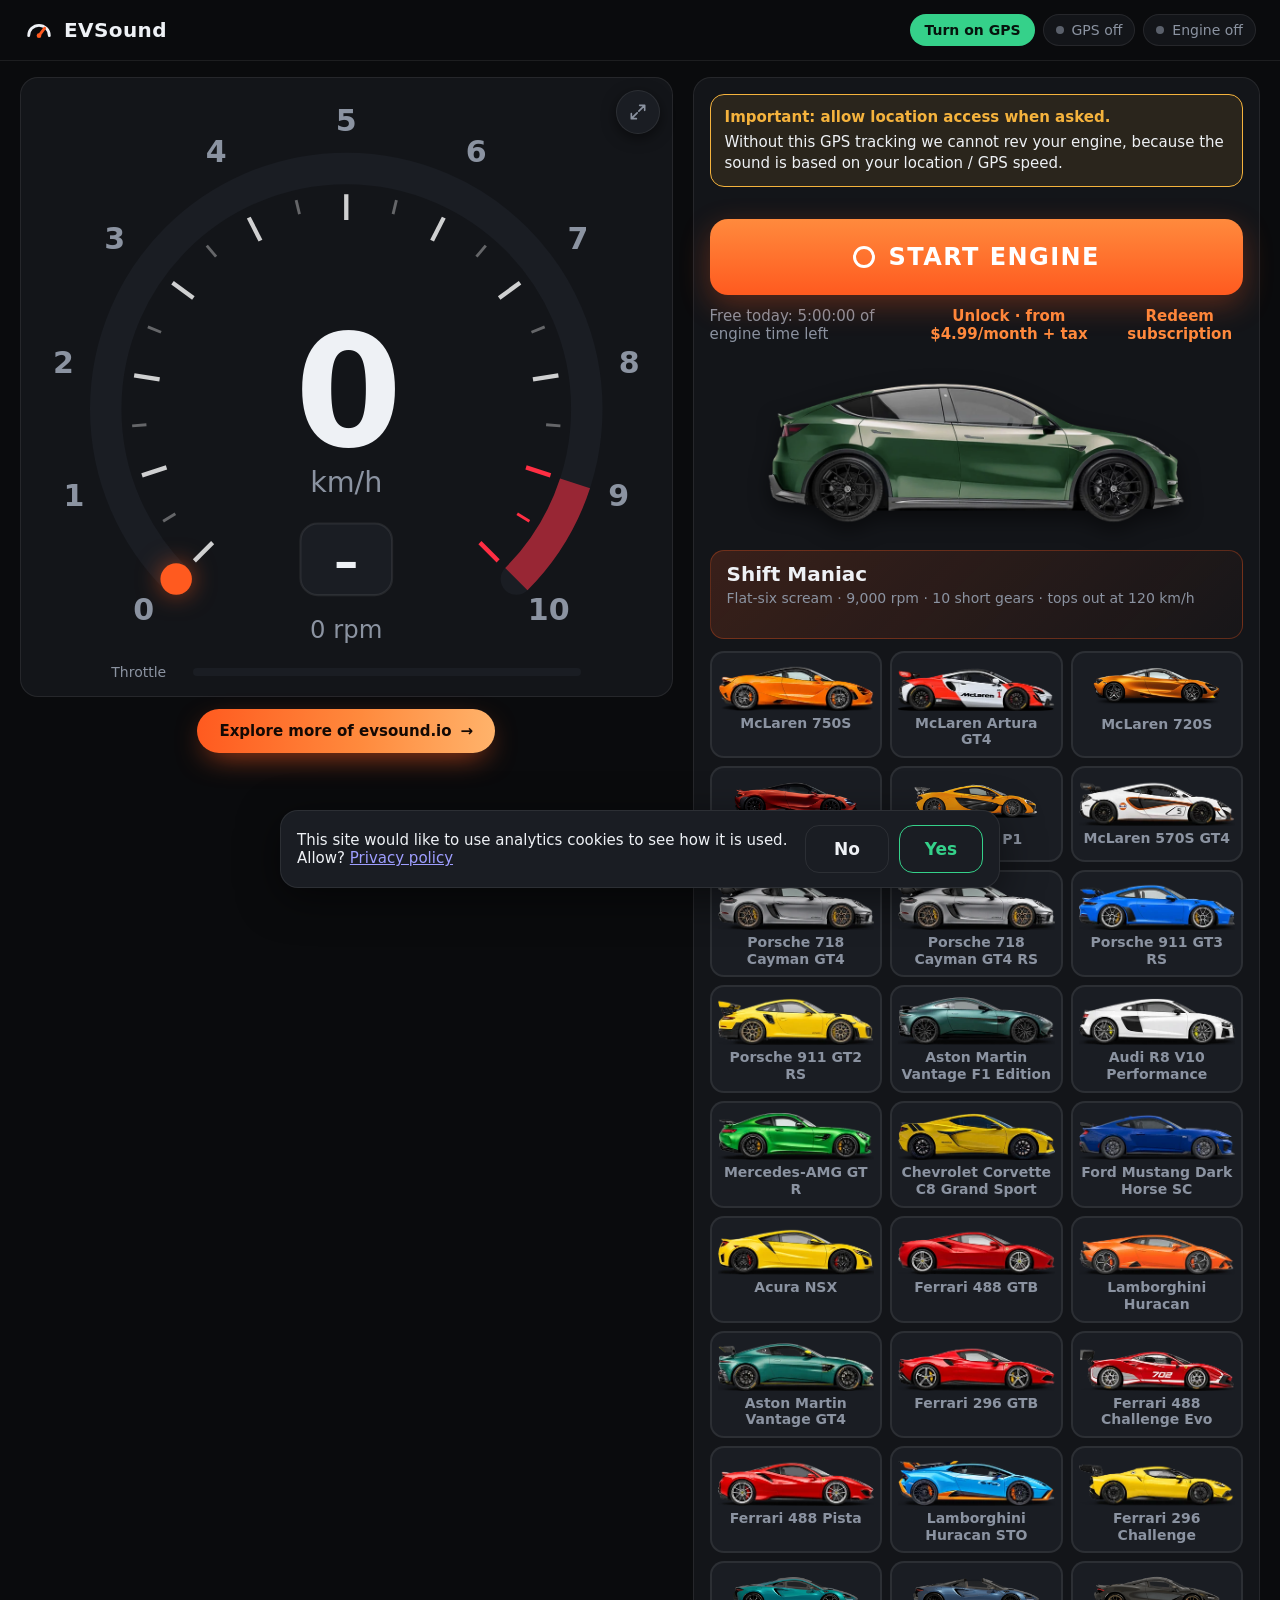
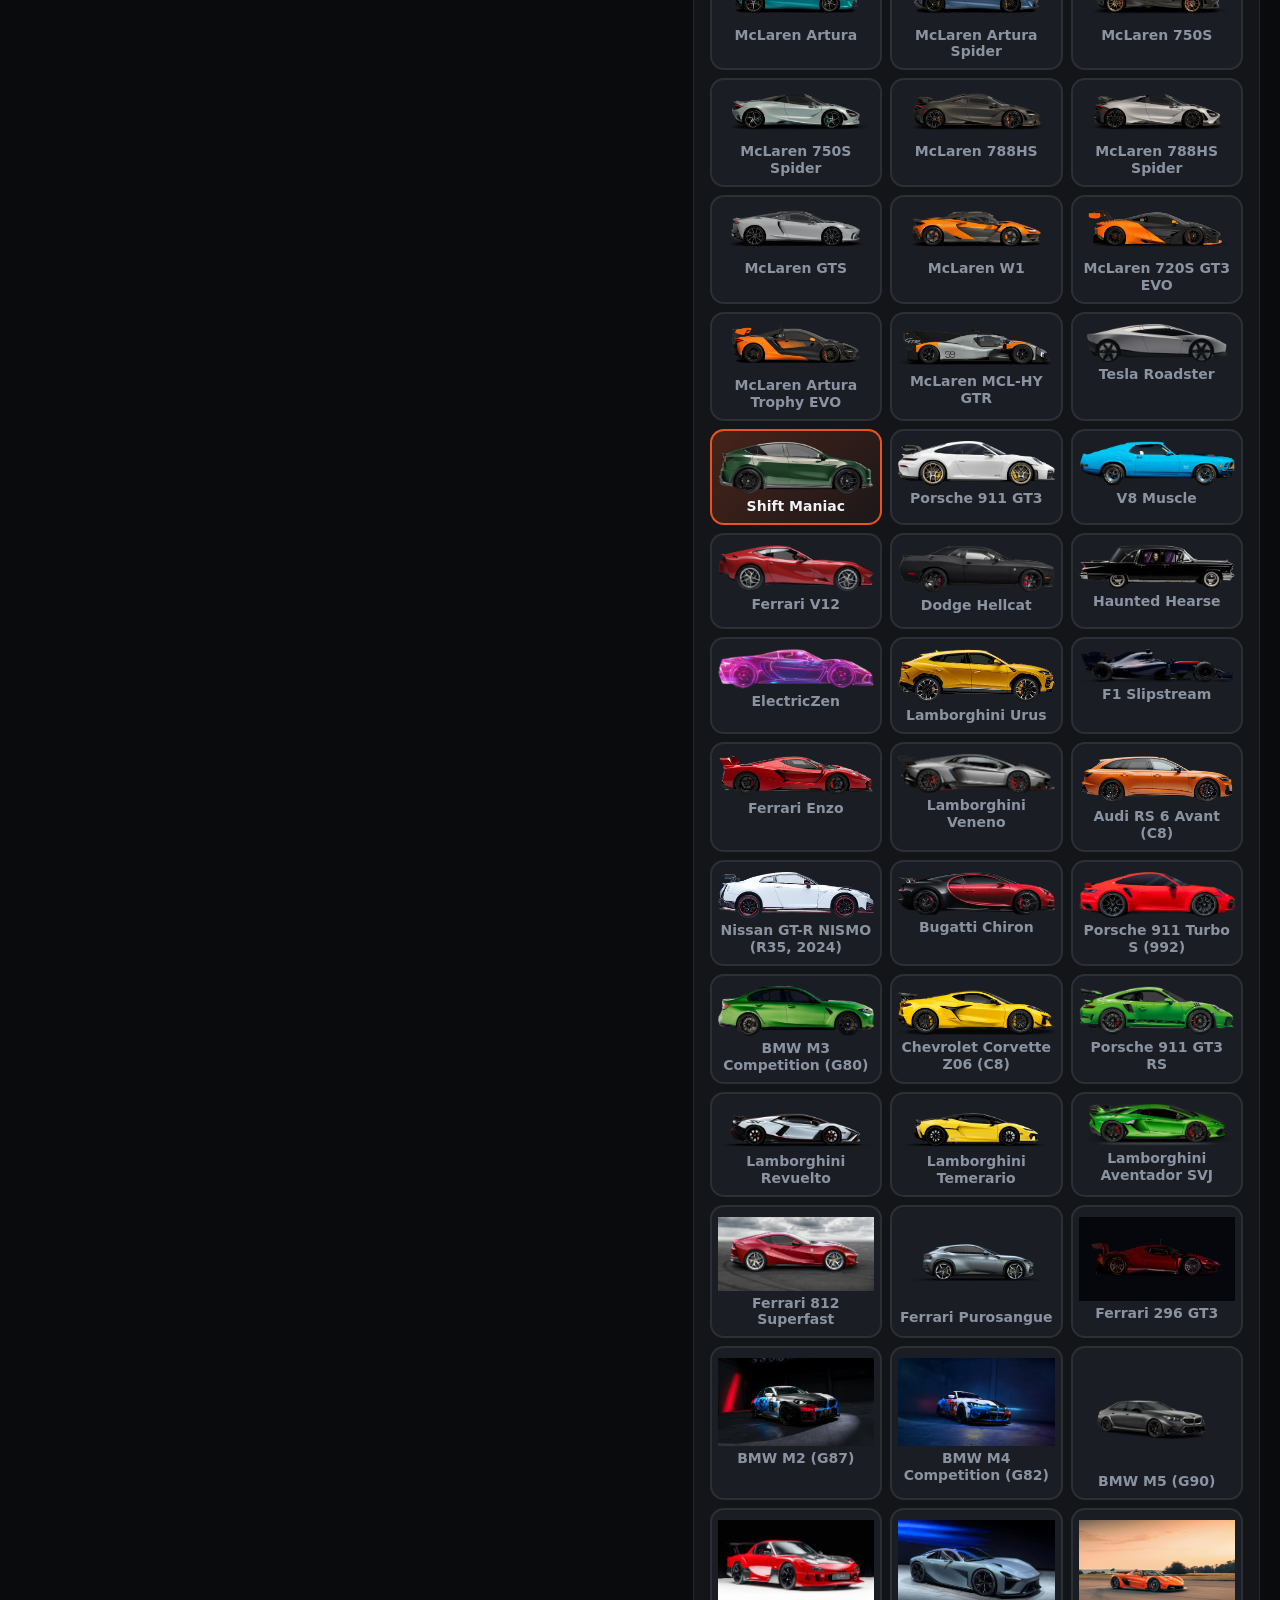
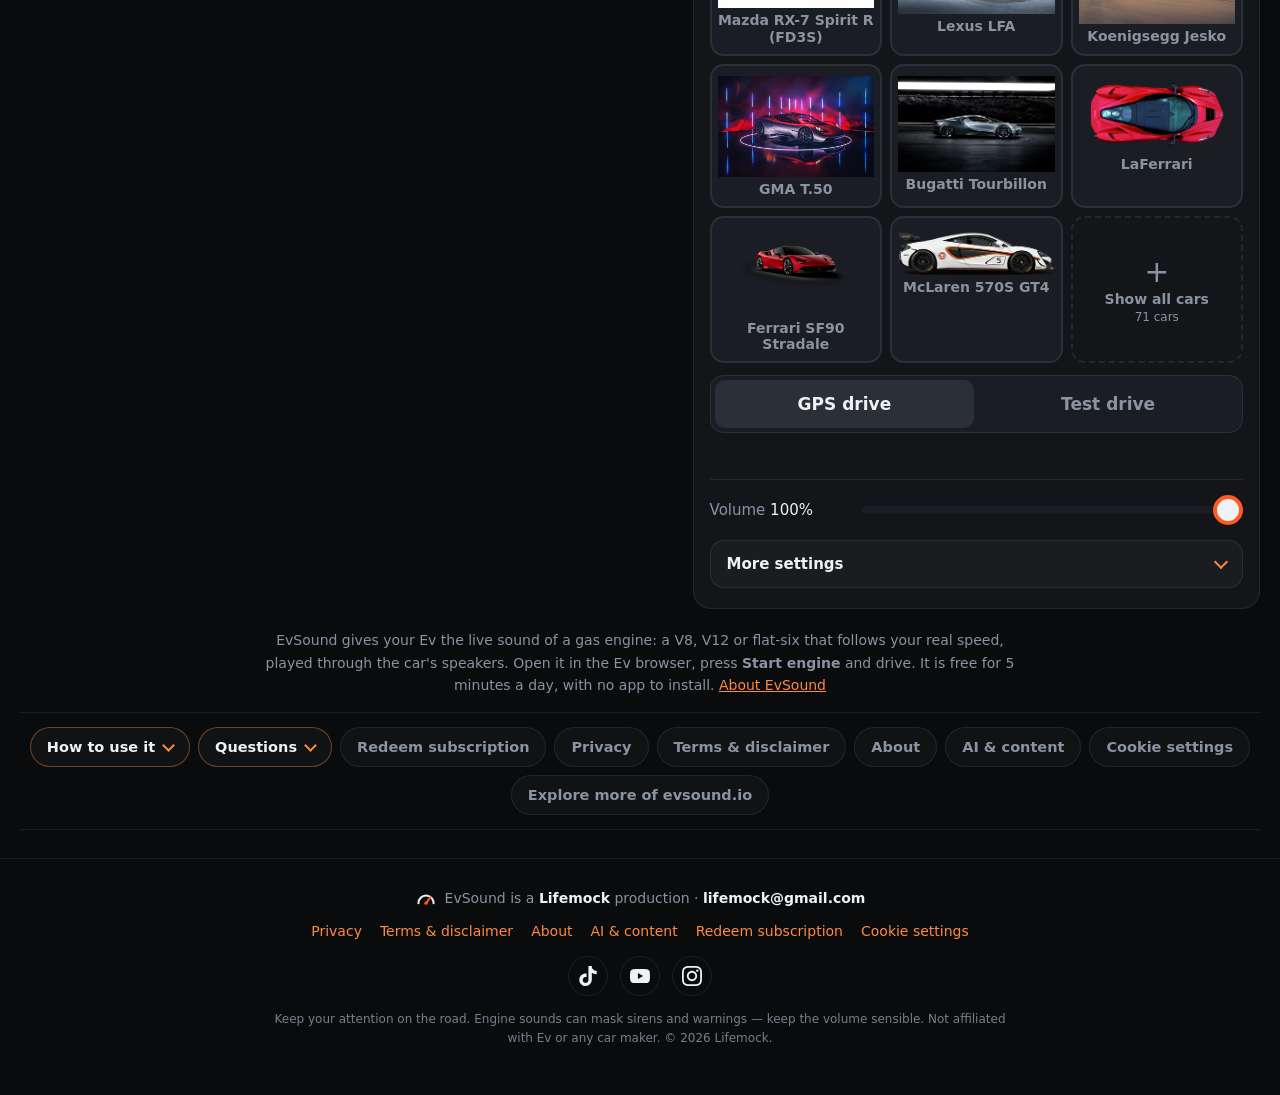
==== commit 7a71073a: "update tool tip for settings" ====
--- a/index.html
+++ b/index.html
@@ -270,27 +270,62 @@
              opens it and remembers open or closed). The Pro line stays out. -->
         <button type="button" class="more-btn" id="moreBtn" aria-expanded="false" aria-controls="moreSettings">More settings</button>
         <div class="more-settings" id="moreSettings" hidden="">
-          <label class="slider">
-            <span>Intensity <output id="intensityOut"></output></span>
+          <div class="slider">
+            <div class="slider-heading">
+              <label class="slider-label" for="intensity">Intensity</label>
+              <span class="setting-tip">
+                <button type="button" class="setting-tip-button" aria-label="Thông tin về Intensity" aria-describedby="intensityTip" aria-expanded="false">i</button>
+                <span class="setting-tooltip" id="intensityTip" role="tooltip">Điều chỉnh độ nhạy của động cơ khi tăng tốc và thời điểm chuyển số. Giá trị cao khiến động cơ phản hồi mạnh hơn và chuyển số muộn hơn.</span>
+              </span>
+              <output id="intensityOut"></output>
+            </div>
             <input type="range" id="intensity" min="0" max="100" step="1">
-          </label>
-          <label class="slider">
-            <span>Character <output id="characterOut"></output></span>
+          </div>
+          <div class="slider">
+            <div class="slider-heading">
+              <label class="slider-label" for="character">Character</label>
+              <span class="setting-tip">
+                <button type="button" class="setting-tip-button" aria-label="Thông tin về Character" aria-describedby="characterTip" aria-expanded="false">i</button>
+                <span class="setting-tooltip" id="characterTip" role="tooltip">Thay đổi âm sắc từ tiếng động cơ nguyên bản, êm và trầm đến tiếng máy gằn, pô thoáng và có tiếng nổ lách tách.</span>
+              </span>
+              <output id="characterOut"></output>
+            </div>
             <input type="range" id="character" min="0" max="100" step="1">
-          </label>
-          <label class="slider">
-            <span>Crackle <output id="crackleOut"></output></span>
+          </div>
+          <div class="slider">
+            <div class="slider-heading">
+              <label class="slider-label" for="crackle">Crackle</label>
+              <span class="setting-tip">
+                <button type="button" class="setting-tip-button" aria-label="Thông tin về Crackle" aria-describedby="crackleTip" aria-expanded="false">i</button>
+                <span class="setting-tooltip" id="crackleTip" role="tooltip">Điều chỉnh mức độ tiếng pô nổ lách tách và tiếng động cơ bỏ máy. 0% là động cơ chạy êm, không có tiếng nổ.</span>
+              </span>
+              <output id="crackleOut"></output>
+            </div>
             <input type="range" id="crackle" min="0" max="100" step="1">
-          </label>
+          </div>
           <!-- Whine tuning: only shown when the site runs locally (see app.js). -->
-          <label class="slider" data-local="" hidden="">
-            <span>Whine pitch <output id="whinePitchOut"></output></span>
+          <div class="slider" data-local="" hidden="">
+            <div class="slider-heading">
+              <label class="slider-label" for="whinePitch">Whine pitch</label>
+              <span class="setting-tip">
+                <button type="button" class="setting-tip-button" aria-label="Thông tin về Whine pitch" aria-describedby="whinePitchTip" aria-expanded="false">i</button>
+                <span class="setting-tooltip" id="whinePitchTip" role="tooltip">Điều chỉnh cao độ tiếng rít của mô-tơ điện. 0 giữ nguyên âm thanh gốc; -100 thấp hơn một quãng tám, +100 cao hơn một quãng tám.</span>
+              </span>
+              <output id="whinePitchOut"></output>
+            </div>
             <input type="range" id="whinePitch" min="-100" max="100" step="1" value="0">
-          </label>
-          <label class="slider" data-local="" hidden="">
-            <span>Whine volume <output id="whineLevelOut"></output></span>
+          </div>
+          <div class="slider" data-local="" hidden="">
+            <div class="slider-heading">
+              <label class="slider-label" for="whineLevel">Whine volume</label>
+              <span class="setting-tip">
+                <button type="button" class="setting-tip-button" aria-label="Thông tin về Whine volume" aria-describedby="whineLevelTip" aria-expanded="false">i</button>
+                <span class="setting-tooltip" id="whineLevelTip" role="tooltip">Điều chỉnh âm lượng tiếng rít của mô-tơ điện. 0 giữ nguyên âm lượng gốc; -100 nhỏ hơn 4 lần, +100 lớn hơn 4 lần.</span>
+              </span>
+              <output id="whineLevelOut"></output>
+            </div>
             <input type="range" id="whineLevel" min="-100" max="100" step="1" value="0">
-          </label>
+          </div>
           <p class="hint" id="whineInfo" data-local="" hidden=""></p>
           <div class="units">
             <span>Units</span>
--- a/css/style.css
+++ b/css/style.css
@@ -456,9 +456,28 @@
 .settings { display: flex; flex-direction: column; gap: 4px; padding-top: 8px; border-top: 1px solid var(--line); }
 
 .slider { display: grid; grid-template-columns: 140px 1fr; align-items: center; gap: 12px; font-size: 15px; color: var(--muted); }
-.slider span { display: flex; justify-content: space-between; }
+.slider-heading { position: relative; display: flex; align-items: center; min-width: 0; }
+.slider-label { flex: none; cursor: pointer; }
+.slider-heading > output { margin-left: auto; }
 .slider output { color: var(--text); font-variant-numeric: tabular-nums; }
 .slider[hidden] { display: none; }
+.setting-tip { position: relative; display: inline-flex; flex: none; margin-left: 8px; }
+.setting-tip-button {
+  display: inline-grid; place-items: center; width: 20px; height: 20px; padding: 0;
+  border: 1px solid currentColor; border-radius: 50%; background: transparent;
+  color: var(--accent-2); font-size: 13px; font-weight: 700; line-height: 1; cursor: help;
+}
+.setting-tip-button:focus-visible { outline: 2px solid var(--accent-2); outline-offset: 2px; }
+.setting-tooltip {
+  position: absolute; z-index: 30; top: calc(100% + 8px); left: 0; width: min(280px, calc(100vw - 48px));
+  padding: 10px 12px; border: 1px solid var(--line); border-radius: 10px;
+  background: var(--panel-2); color: var(--text); font-size: 13px; line-height: 1.45;
+  box-shadow: 0 8px 24px rgba(0, 0, 0, .45); visibility: hidden; opacity: 0;
+  pointer-events: none; transition: opacity .15s;
+}
+.setting-tip:hover .setting-tooltip,
+.setting-tip-button:focus-visible + .setting-tooltip,
+.setting-tip.is-open .setting-tooltip { visibility: visible; opacity: 1; pointer-events: auto; }
 
 input[type="range"] {
   -webkit-appearance: none;
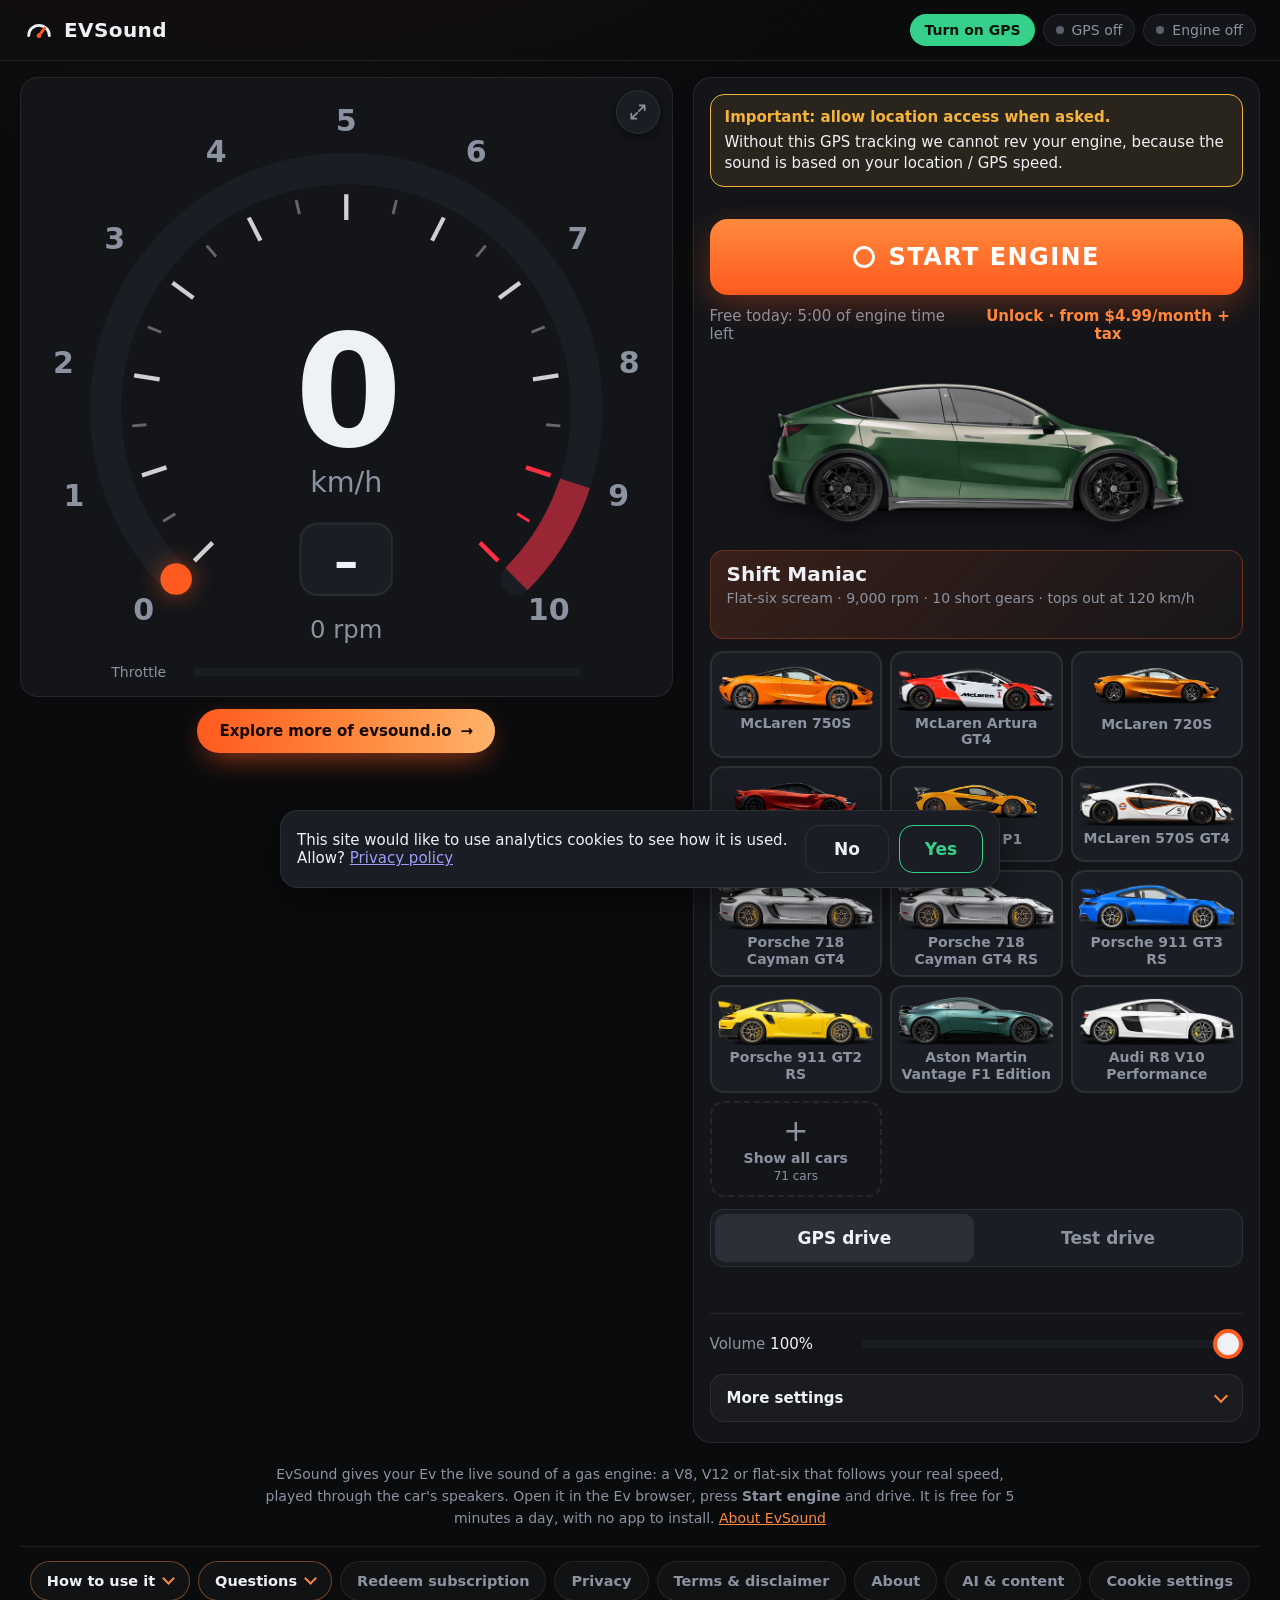
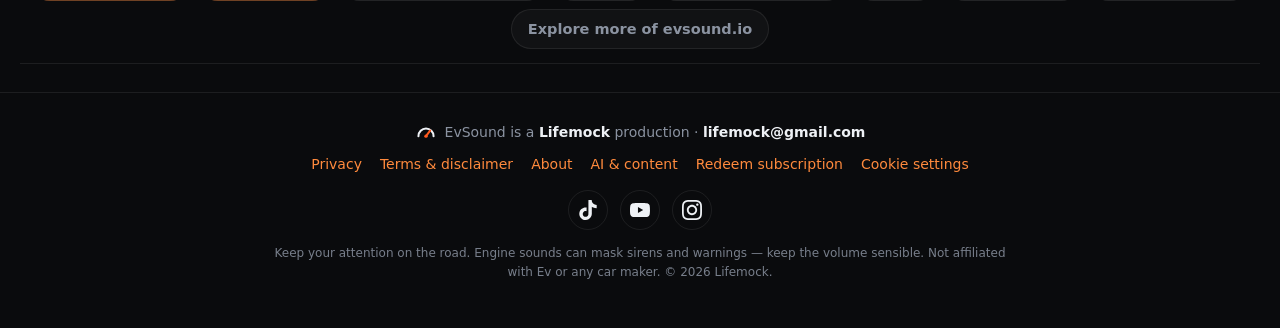
==== commit e71a4b8c: "Fix change setup cars" ====
--- a/index.html
+++ b/index.html
@@ -240,7 +240,7 @@
       <div class="pro-line" id="proLine">
         <span id="proText"></span>
         <button type="button" class="link-btn" id="proBtn">Unlock · from $4.99/month + tax</button>
-        <button type="button" class="link-btn" id="redeemBtn">Redeem subscription</button>
+        <button type="button" class="link-btn" id="redeemBtn" hidden="">Redeem subscription</button>
       </div>
 
       <div class="car-hero pick-art" id="carHero"><img alt=""></div>
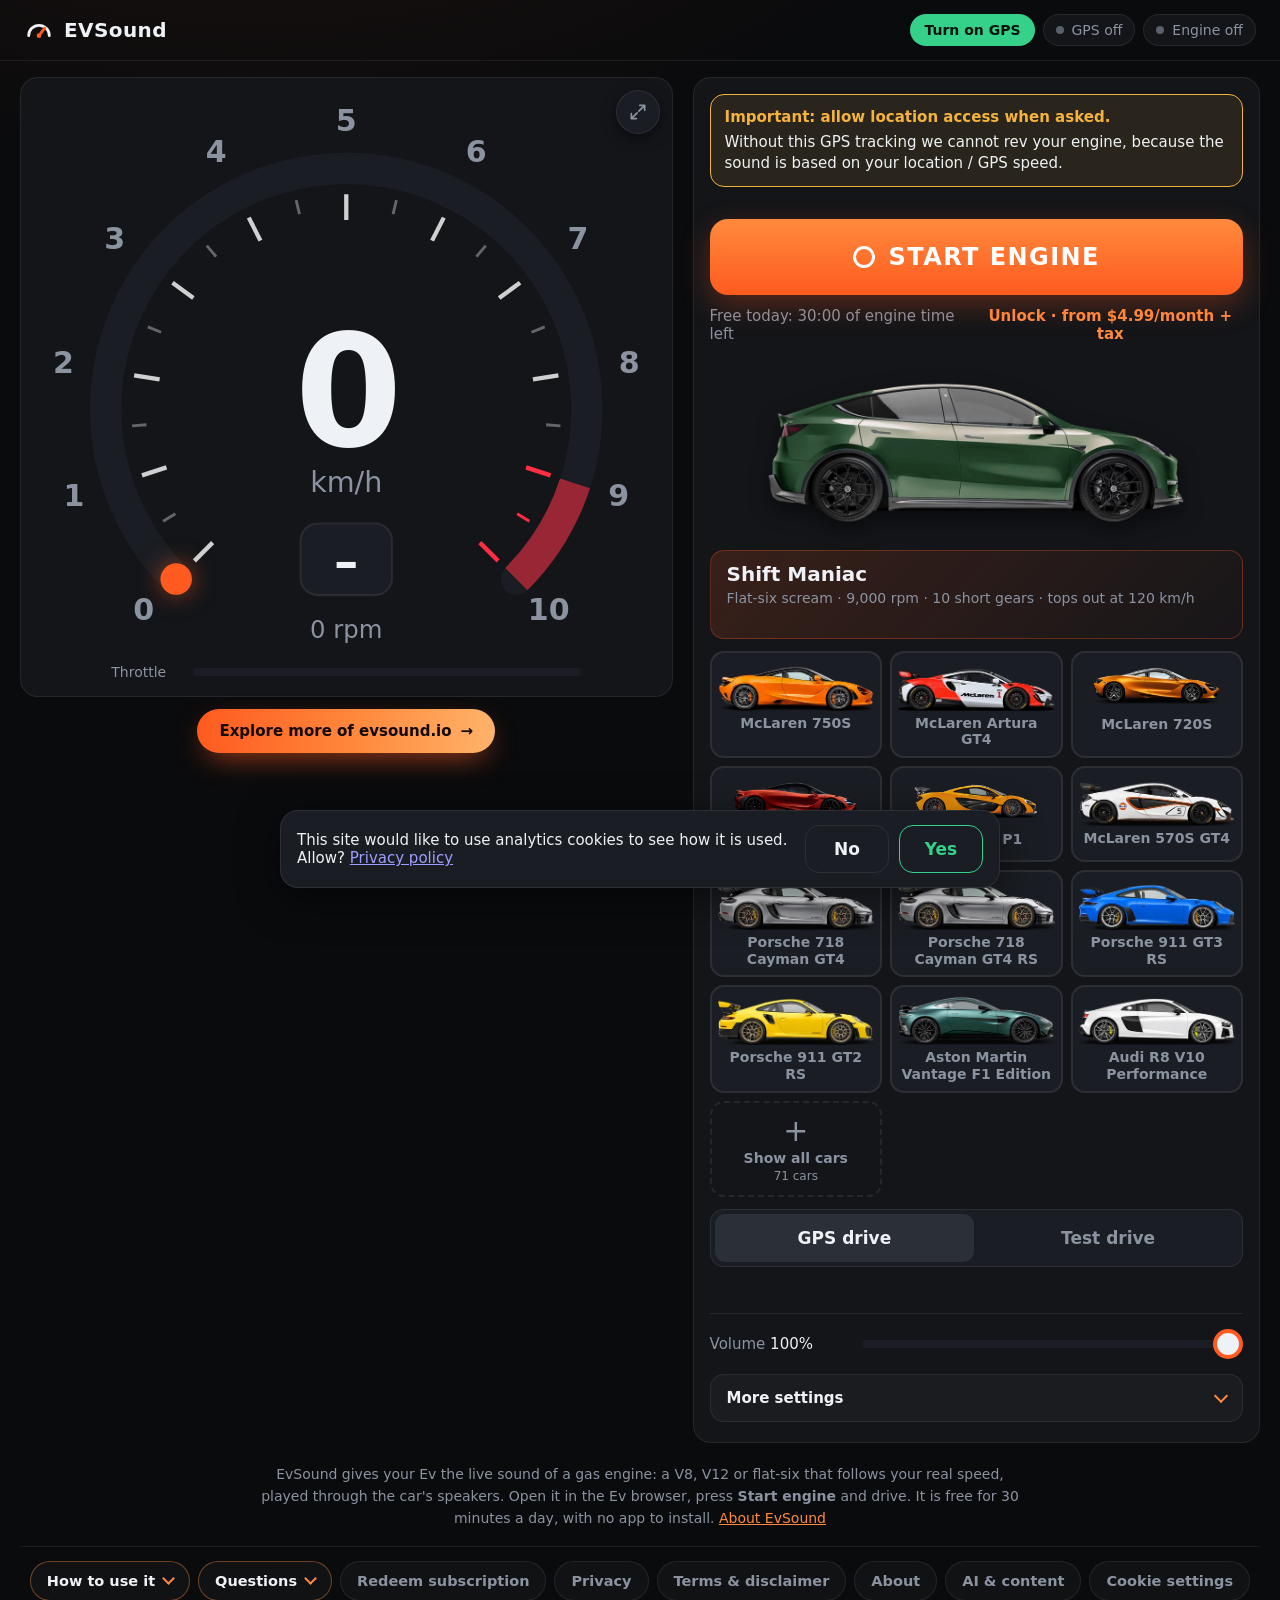
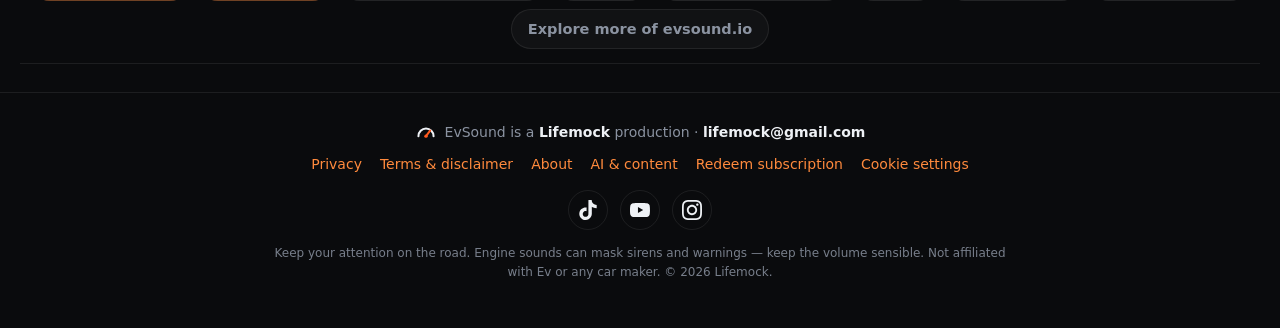
==== commit dc990b69: "Fix change time left" ====
--- a/index.html
+++ b/index.html
@@ -18,7 +18,7 @@
   <meta property="og:image:alt" content="EvSound: gas engine sound for your Ev">
   <meta name="twitter:card" content="summary_large_image">
   <meta name="twitter:title" content="EvSound – Gas Engine Sound for Your Ev">
-  <meta name="twitter:description" content="A live V8, V12 or flat-six engine sound for your Ev that follows your real speed. Free for 5 minutes a day. Runs in the Ev browser.">
+  <meta name="twitter:description" content="A live V8, V12 or flat-six engine sound for your Ev that follows your real speed. Free for 30 minutes a day. Runs in the Ev browser.">
   <meta name="twitter:image" content="images/og.png">
   <link rel="icon" href="images/icon.svg" type="image/svg+xml">
   <link rel="icon" href="images/favicon.ico" sizes="48x48">
@@ -74,7 +74,7 @@
           {
             "@type": "Offer",
             "name": "Free daily trial",
-            "description": "5 minutes of engine time every day",
+            "description": "30 minutes of engine time every day",
             "price": "0",
             "priceCurrency": "USD"
           },
@@ -146,7 +146,7 @@
           {
             "@type": "Question",
             "name": "Is EvSound free?",
-            "acceptedAnswer": { "@type": "Answer", "text": "You get 5 minutes of engine time free every day. EvSound Pro costs $4.99 per month or $49.99 per year (two months free), plus tax, for unlimited driving on up to 2 cars, and you can cancel any time. You can pay by card, Apple Pay, Google Pay or Link." }
+            "acceptedAnswer": { "@type": "Answer", "text": "You get 30 minutes of engine time free every day. EvSound Pro costs $4.99 per month or $49.99 per year (two months free), plus tax, for unlimited driving on up to 2 cars, and you can cancel any time. You can pay by card, Apple Pay, Google Pay or Link." }
           },
           {
             "@type": "Question",
@@ -350,7 +350,7 @@
   <!-- At the fold: help. "How to use it" and "Questions" open in place
        (js/help.js), the rest are pages. -->
   <section class="help" aria-label="Help">
-    <p class="help-intro">EvSound gives your Ev the live sound of a gas engine: a V8, V12 or flat-six that follows your real speed, played through the car's speakers. Open it in the Ev browser, press <b>Start engine</b> and drive. It is free for 5 minutes a day, with no app to install. <a href="about.html">About EvSound</a></p>
+    <p class="help-intro">EvSound gives your Ev the live sound of a gas engine: a V8, V12 or flat-six that follows your real speed, played through the car's speakers. Open it in the Ev browser, press <b>Start engine</b> and drive. It is free for 30 minutes a day, with no app to install. <a href="about.html">About EvSound</a></p>
     <nav class="help-links" aria-label="Help and legal">
       <button type="button" class="help-tab" aria-expanded="false" aria-controls="howto">How to use it</button>
       <button type="button" class="help-tab" aria-expanded="false" aria-controls="faq">Questions</button>
@@ -421,7 +421,7 @@
         </details>
         <details class="faq">
           <summary>Is EvSound free?</summary>
-          <p>You get 5 minutes of engine time free every day. EvSound Pro costs $4.99 per month or $49.99 per year (two months free), plus tax, for unlimited driving on up to 2 cars, and you can cancel any time. You can pay by card, Apple Pay, Google Pay or Link.</p>
+          <p>You get 30 minutes of engine time free every day. EvSound Pro costs $4.99 per month or $49.99 per year (two months free), plus tax, for unlimited driving on up to 2 cars, and you can cancel any time. You can pay by card, Apple Pay, Google Pay or Link.</p>
         </details>
         <details class="faq">
           <summary>How do I cancel my subscription?</summary>
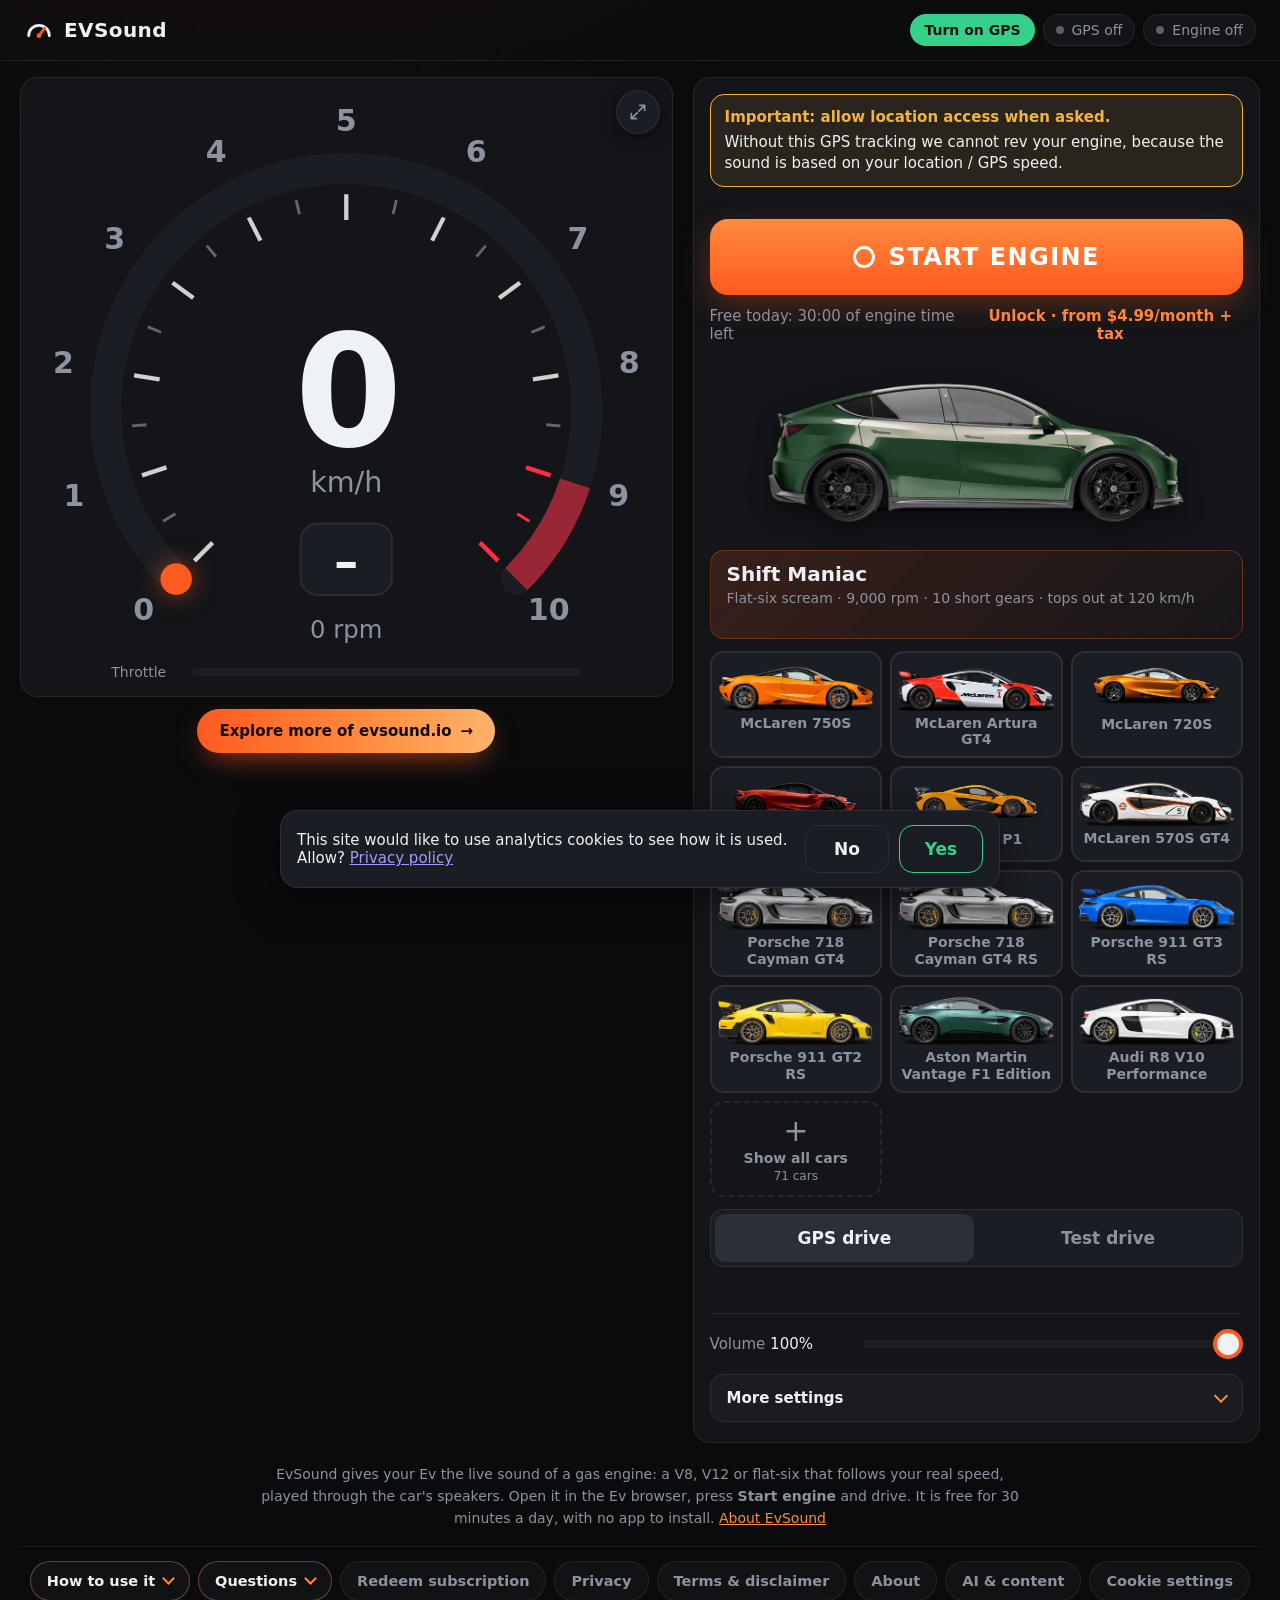
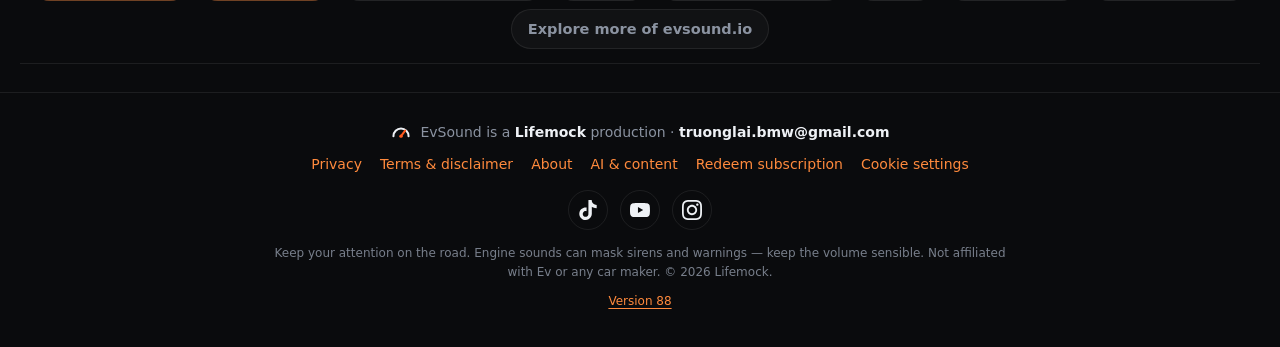
==== commit 01db696b: "fix change update information" ====
--- a/index.html
+++ b/index.html
@@ -43,8 +43,8 @@
         "@id": "https://evsound.io/#org",
         "name": "Lifemock",
         "url": "https://lifemock.com/",
-        "email": "lifemock@gmail.com",
-        "sameAs": ["https://www.tiktok.com/@lifemock.com", "https://www.youtube.com/channel/UCzpZk2KhhO709wMn_ZOHgIg", "https://www.instagram.com/life_mock/"],
+        "email": "truonglai.bmw@gmail.com",
+        "sameAs": ["#", "#", "#"],
         "brand": { "@type": "Brand", "name": "EvSound" }
       },
       {
@@ -439,7 +439,7 @@
   </section>
 
   <footer class="foot foot-made">
-    <p class="made-line"><svg class="made-mark" viewBox="0 0 32 32" aria-hidden="true"><path d="M5 22a11 11 0 1 1 22 0" fill="none" stroke="currentColor" stroke-width="3" stroke-linecap="round"></path><path d="M16 22l6-8" stroke="var(--accent)" stroke-width="3" stroke-linecap="round"></path><circle cx="16" cy="22" r="2.5" fill="var(--accent)"></circle></svg><span>EvSound is a <a href="https://lifemock.com/">Lifemock</a> production · <a href="mailto:lifemock@gmail.com">lifemock@gmail.com</a></span></p>
+    <p class="made-line"><svg class="made-mark" viewBox="0 0 32 32" aria-hidden="true"><path d="M5 22a11 11 0 1 1 22 0" fill="none" stroke="currentColor" stroke-width="3" stroke-linecap="round"></path><path d="M16 22l6-8" stroke="var(--accent)" stroke-width="3" stroke-linecap="round"></path><circle cx="16" cy="22" r="2.5" fill="var(--accent)"></circle></svg><span>EvSound is a <a href="https://lifemock.com/">Lifemock</a> production · <a href="mailto:truonglai.bmw@gmail.com">truonglai.bmw@gmail.com</a></span></p>
     <nav class="foot-links" aria-label="Legal">
       <a href="privacy.html">Privacy</a>
       <a href="terms.html">Terms &amp; disclaimer</a>
@@ -448,7 +448,7 @@
       <a href="redeem.html">Redeem subscription</a>
       <a href="#" data-cookie-settings="">Cookie settings</a>
     </nav>
-    <p class="foot-social"><a href="https://www.tiktok.com/@lifemock.com" target="_blank" rel="noopener" aria-label="Lifemock on TikTok" title="Lifemock on TikTok"><svg viewBox="0 0 24 24" aria-hidden="true"><path d="M12.525.02c1.31-.02 2.61-.01 3.91-.02.08 1.53.63 3.09 1.75 4.17 1.12 1.11 2.7 1.62 4.24 1.79v4.03c-1.44-.05-2.89-.35-4.2-.97-.57-.26-1.1-.59-1.62-.93-.01 2.92.01 5.84-.02 8.75-.08 1.4-.54 2.79-1.35 3.94-1.31 1.92-3.58 3.17-5.91 3.21-1.43.08-2.86-.31-4.08-1.03-2.02-1.19-3.44-3.37-3.65-5.71-.02-.5-.03-1-.01-1.49.18-1.9 1.12-3.72 2.58-4.96 1.66-1.44 3.98-2.13 6.15-1.72.02 1.48-.04 2.96-.04 4.44-.99-.32-2.15-.23-3.02.37-.63.41-1.11 1.04-1.36 1.75-.21.51-.15 1.07-.14 1.61.24 1.64 1.82 3.02 3.5 2.87 1.12-.01 2.19-.66 2.77-1.61.19-.33.4-.67.41-1.06.1-1.79.06-3.57.07-5.36.01-4.03-.01-8.05.02-12.07z"></path></svg></a><a href="https://www.youtube.com/channel/UCzpZk2KhhO709wMn_ZOHgIg" target="_blank" rel="noopener" aria-label="Lifemock on YouTube" title="Lifemock on YouTube"><svg viewBox="0 0 24 24" aria-hidden="true"><path d="M23.498 6.186a3.016 3.016 0 0 0-2.122-2.136C19.505 3.545 12 3.545 12 3.545s-7.505 0-9.377.505A3.017 3.017 0 0 0 .502 6.186C0 8.07 0 12 0 12s0 3.93.502 5.814a3.016 3.016 0 0 0 2.122 2.136c1.871.505 9.376.505 9.376.505s7.505 0 9.377-.505a3.015 3.015 0 0 0 2.122-2.136C24 15.93 24 12 24 12s0-3.93-.502-5.814zM9.545 15.568V8.432L15.818 12l-6.273 3.568z"></path></svg></a><a href="https://www.instagram.com/life_mock/" target="_blank" rel="noopener" aria-label="Lifemock on Instagram" title="Lifemock on Instagram"><svg viewBox="0 0 24 24" aria-hidden="true"><path d="M12 0C8.74 0 8.333.015 7.053.072 5.775.132 4.905.333 4.14.63c-.789.306-1.459.717-2.126 1.384S.935 3.35.63 4.14C.333 4.905.131 5.775.072 7.053.012 8.333 0 8.74 0 12s.015 3.667.072 4.947c.06 1.277.261 2.148.558 2.913.306.788.717 1.459 1.384 2.126.667.666 1.336 1.079 2.126 1.384.766.296 1.636.499 2.913.558C8.333 23.988 8.74 24 12 24s3.667-.015 4.947-.072c1.277-.06 2.148-.262 2.913-.558.788-.306 1.459-.718 2.126-1.384.666-.667 1.079-1.335 1.384-2.126.296-.765.499-1.636.558-2.913.06-1.28.072-1.687.072-4.947s-.015-3.667-.072-4.947c-.06-1.277-.262-2.149-.558-2.913-.306-.789-.718-1.459-1.384-2.126C21.319 1.347 20.651.935 19.86.63c-.765-.297-1.636-.499-2.913-.558C15.667.012 15.26 0 12 0zm0 2.16c3.203 0 3.585.016 4.85.071 1.17.055 1.805.249 2.227.415.562.217.96.477 1.382.896.419.42.679.819.896 1.381.164.422.36 1.057.413 2.227.057 1.266.07 1.646.07 4.85s-.015 3.585-.074 4.85c-.061 1.17-.256 1.805-.421 2.227-.224.562-.479.96-.899 1.382-.419.419-.824.679-1.38.896-.42.164-1.065.36-2.235.413-1.274.057-1.649.07-4.859.07-3.211 0-3.586-.015-4.859-.074-1.171-.061-1.816-.256-2.236-.421-.569-.224-.96-.479-1.379-.899-.421-.419-.69-.824-.9-1.38-.165-.42-.359-1.065-.42-2.235-.045-1.26-.061-1.649-.061-4.844 0-3.196.016-3.586.061-4.861.061-1.17.255-1.814.42-2.234.21-.57.479-.96.9-1.381.419-.419.81-.689 1.379-.898.42-.166 1.051-.361 2.221-.421 1.275-.045 1.65-.06 4.859-.06l.045.03zm0 3.678c-3.405 0-6.162 2.76-6.162 6.162 0 3.405 2.76 6.162 6.162 6.162 3.405 0 6.162-2.76 6.162-6.162 0-3.405-2.76-6.162-6.162-6.162zM12 16c-2.21 0-4-1.79-4-4s1.79-4 4-4 4 1.79 4 4-1.79 4-4 4zm7.846-10.405c0 .795-.646 1.44-1.44 1.44-.795 0-1.44-.646-1.44-1.44 0-.794.646-1.439 1.44-1.439.793-.001 1.44.645 1.44 1.439z"></path></svg></a></p>
+    <p class="foot-social"><a href="#" target="_blank" rel="noopener" aria-label="Lifemock on TikTok" title="Lifemock on TikTok"><svg viewBox="0 0 24 24" aria-hidden="true"><path d="M12.525.02c1.31-.02 2.61-.01 3.91-.02.08 1.53.63 3.09 1.75 4.17 1.12 1.11 2.7 1.62 4.24 1.79v4.03c-1.44-.05-2.89-.35-4.2-.97-.57-.26-1.1-.59-1.62-.93-.01 2.92.01 5.84-.02 8.75-.08 1.4-.54 2.79-1.35 3.94-1.31 1.92-3.58 3.17-5.91 3.21-1.43.08-2.86-.31-4.08-1.03-2.02-1.19-3.44-3.37-3.65-5.71-.02-.5-.03-1-.01-1.49.18-1.9 1.12-3.72 2.58-4.96 1.66-1.44 3.98-2.13 6.15-1.72.02 1.48-.04 2.96-.04 4.44-.99-.32-2.15-.23-3.02.37-.63.41-1.11 1.04-1.36 1.75-.21.51-.15 1.07-.14 1.61.24 1.64 1.82 3.02 3.5 2.87 1.12-.01 2.19-.66 2.77-1.61.19-.33.4-.67.41-1.06.1-1.79.06-3.57.07-5.36.01-4.03-.01-8.05.02-12.07z"></path></svg></a><a href="#" target="_blank" rel="noopener" aria-label="Lifemock on YouTube" title="Lifemock on YouTube"><svg viewBox="0 0 24 24" aria-hidden="true"><path d="M23.498 6.186a3.016 3.016 0 0 0-2.122-2.136C19.505 3.545 12 3.545 12 3.545s-7.505 0-9.377.505A3.017 3.017 0 0 0 .502 6.186C0 8.07 0 12 0 12s0 3.93.502 5.814a3.016 3.016 0 0 0 2.122 2.136c1.871.505 9.376.505 9.376.505s7.505 0 9.377-.505a3.015 3.015 0 0 0 2.122-2.136C24 15.93 24 12 24 12s0-3.93-.502-5.814zM9.545 15.568V8.432L15.818 12l-6.273 3.568z"></path></svg></a><a href="#" target="_blank" rel="noopener" aria-label="Lifemock on Instagram" title="Lifemock on Instagram"><svg viewBox="0 0 24 24" aria-hidden="true"><path d="M12 0C8.74 0 8.333.015 7.053.072 5.775.132 4.905.333 4.14.63c-.789.306-1.459.717-2.126 1.384S.935 3.35.63 4.14C.333 4.905.131 5.775.072 7.053.012 8.333 0 8.74 0 12s.015 3.667.072 4.947c.06 1.277.261 2.148.558 2.913.306.788.717 1.459 1.384 2.126.667.666 1.336 1.079 2.126 1.384.766.296 1.636.499 2.913.558C8.333 23.988 8.74 24 12 24s3.667-.015 4.947-.072c1.277-.06 2.148-.262 2.913-.558.788-.306 1.459-.718 2.126-1.384.666-.667 1.079-1.335 1.384-2.126.296-.765.499-1.636.558-2.913.06-1.28.072-1.687.072-4.947s-.015-3.667-.072-4.947c-.06-1.277-.262-2.149-.558-2.913-.306-.789-.718-1.459-1.384-2.126C21.319 1.347 20.651.935 19.86.63c-.765-.297-1.636-.499-2.913-.558C15.667.012 15.26 0 12 0zm0 2.16c3.203 0 3.585.016 4.85.071 1.17.055 1.805.249 2.227.415.562.217.96.477 1.382.896.419.42.679.819.896 1.381.164.422.36 1.057.413 2.227.057 1.266.07 1.646.07 4.85s-.015 3.585-.074 4.85c-.061 1.17-.256 1.805-.421 2.227-.224.562-.479.96-.899 1.382-.419.419-.824.679-1.38.896-.42.164-1.065.36-2.235.413-1.274.057-1.649.07-4.859.07-3.211 0-3.586-.015-4.859-.074-1.171-.061-1.816-.256-2.236-.421-.569-.224-.96-.479-1.379-.899-.421-.419-.69-.824-.9-1.38-.165-.42-.359-1.065-.42-2.235-.045-1.26-.061-1.649-.061-4.844 0-3.196.016-3.586.061-4.861.061-1.17.255-1.814.42-2.234.21-.57.479-.96.9-1.381.419-.419.81-.689 1.379-.898.42-.166 1.051-.361 2.221-.421 1.275-.045 1.65-.06 4.859-.06l.045.03zm0 3.678c-3.405 0-6.162 2.76-6.162 6.162 0 3.405 2.76 6.162 6.162 6.162 3.405 0 6.162-2.76 6.162-6.162 0-3.405-2.76-6.162-6.162-6.162zM12 16c-2.21 0-4-1.79-4-4s1.79-4 4-4 4 1.79 4 4-1.79 4-4 4zm7.846-10.405c0 .795-.646 1.44-1.44 1.44-.795 0-1.44-.646-1.44-1.44 0-.794.646-1.439 1.44-1.439.793-.001 1.44.645 1.44 1.439z"></path></svg></a></p>
     <p class="made-legal">Keep your attention on the road. Engine sounds can mask sirens and warnings — keep the volume sensible.
       Not affiliated with Ev or any car maker. © 2026 Lifemock.</p>
   </footer>
@@ -533,6 +533,7 @@
   <script src="js/audio.js"></script>
   <script src="js/thruster-fx.js"></script>
   <script src="js/paywall.js"></script>
+  <script src="js/car-photos.js"></script>
   <script src="js/app.js"></script>
   <script src="js/help.js"></script>
   <script src="js/consent.js"></script>
--- a/css/style.css
+++ b/css/style.css
@@ -836,7 +836,7 @@
 .foot-links { display: flex; flex-wrap: wrap; gap: 6px 18px; margin-top: 10px; }
 .foot-links a, .legal a, .faq a { color: var(--accent-2); }
 
-/* "TeslaSound is a Lifemock production", centered at the very bottom. */
+/* "EvSound is a Lifemock production", centered at the very bottom. */
 .foot-made { margin-top: 28px; padding: 28px 16px 36px; border-top: 1px solid var(--line); font-size: 14px; line-height: 1.6; text-align: center; }
 .foot-made p { margin: 0 auto 10px; max-width: 760px; }
 .foot-made a { color: var(--text); text-decoration: none; }
